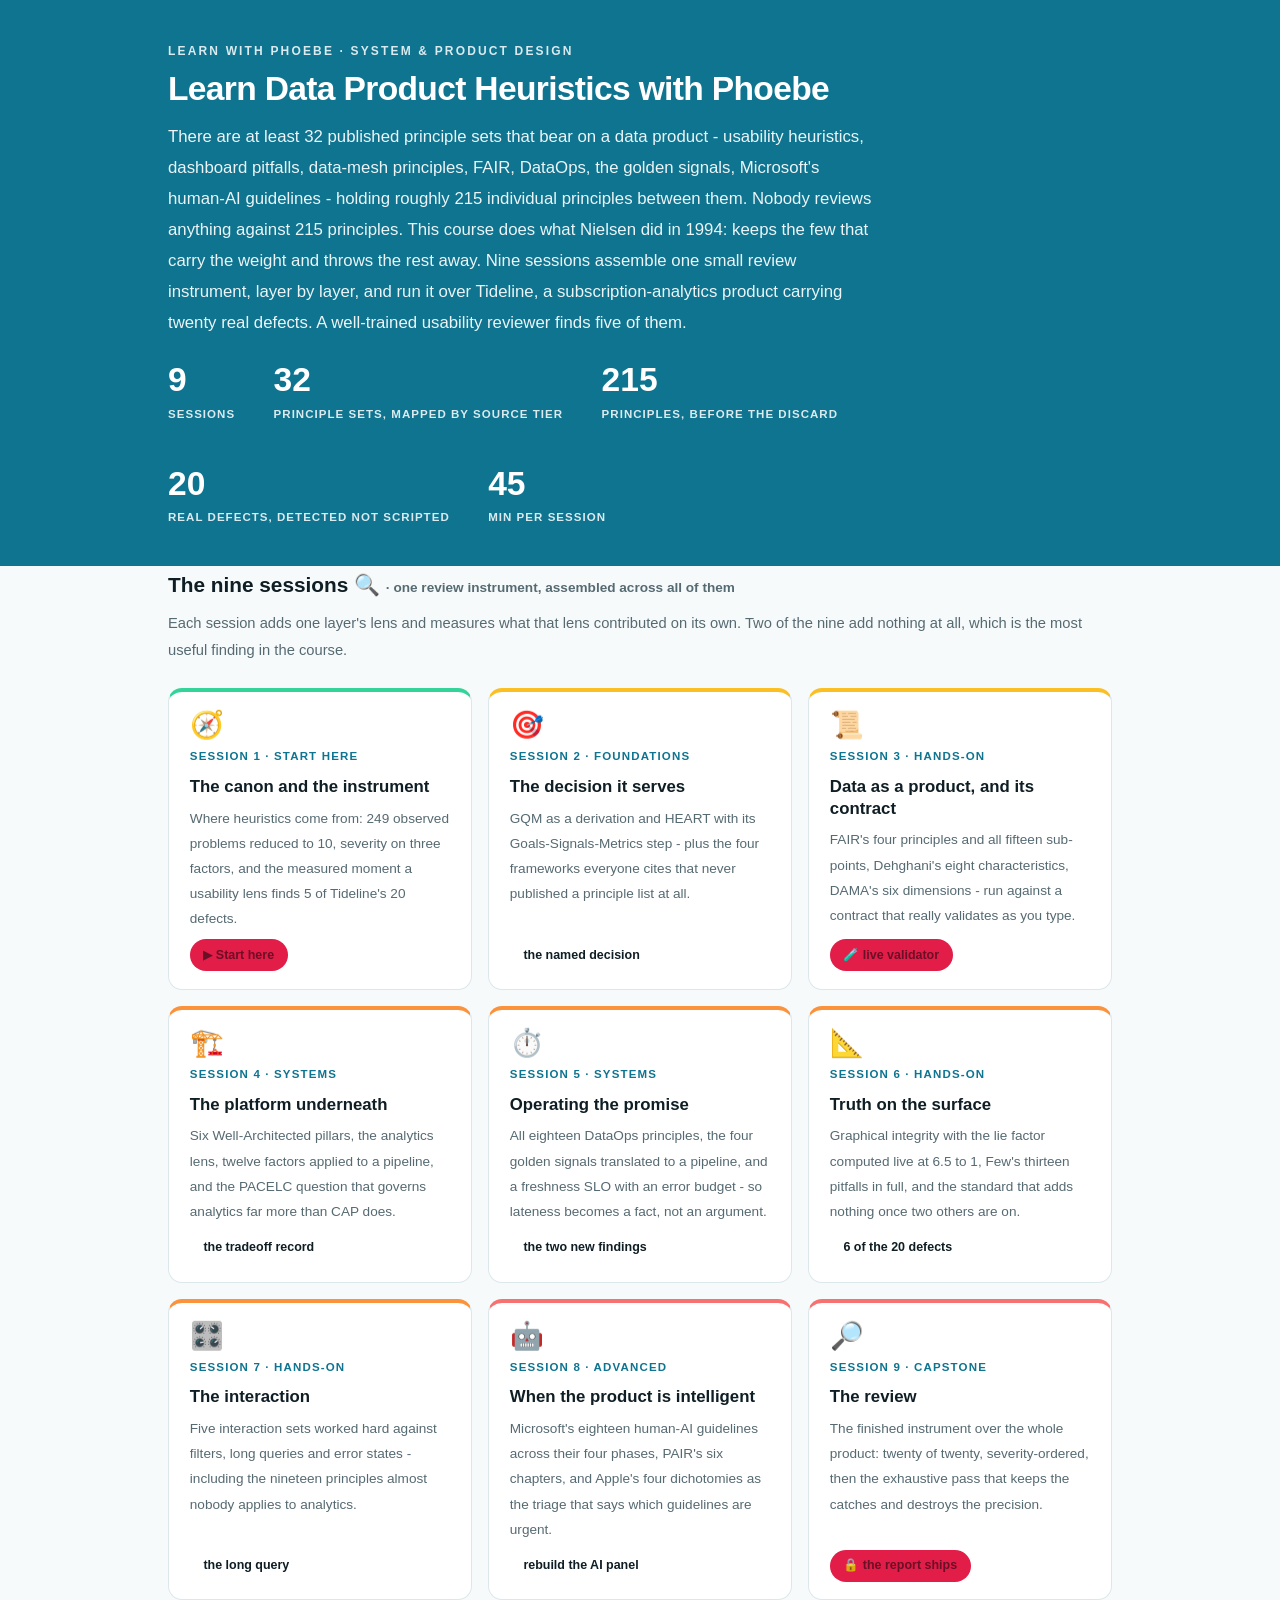
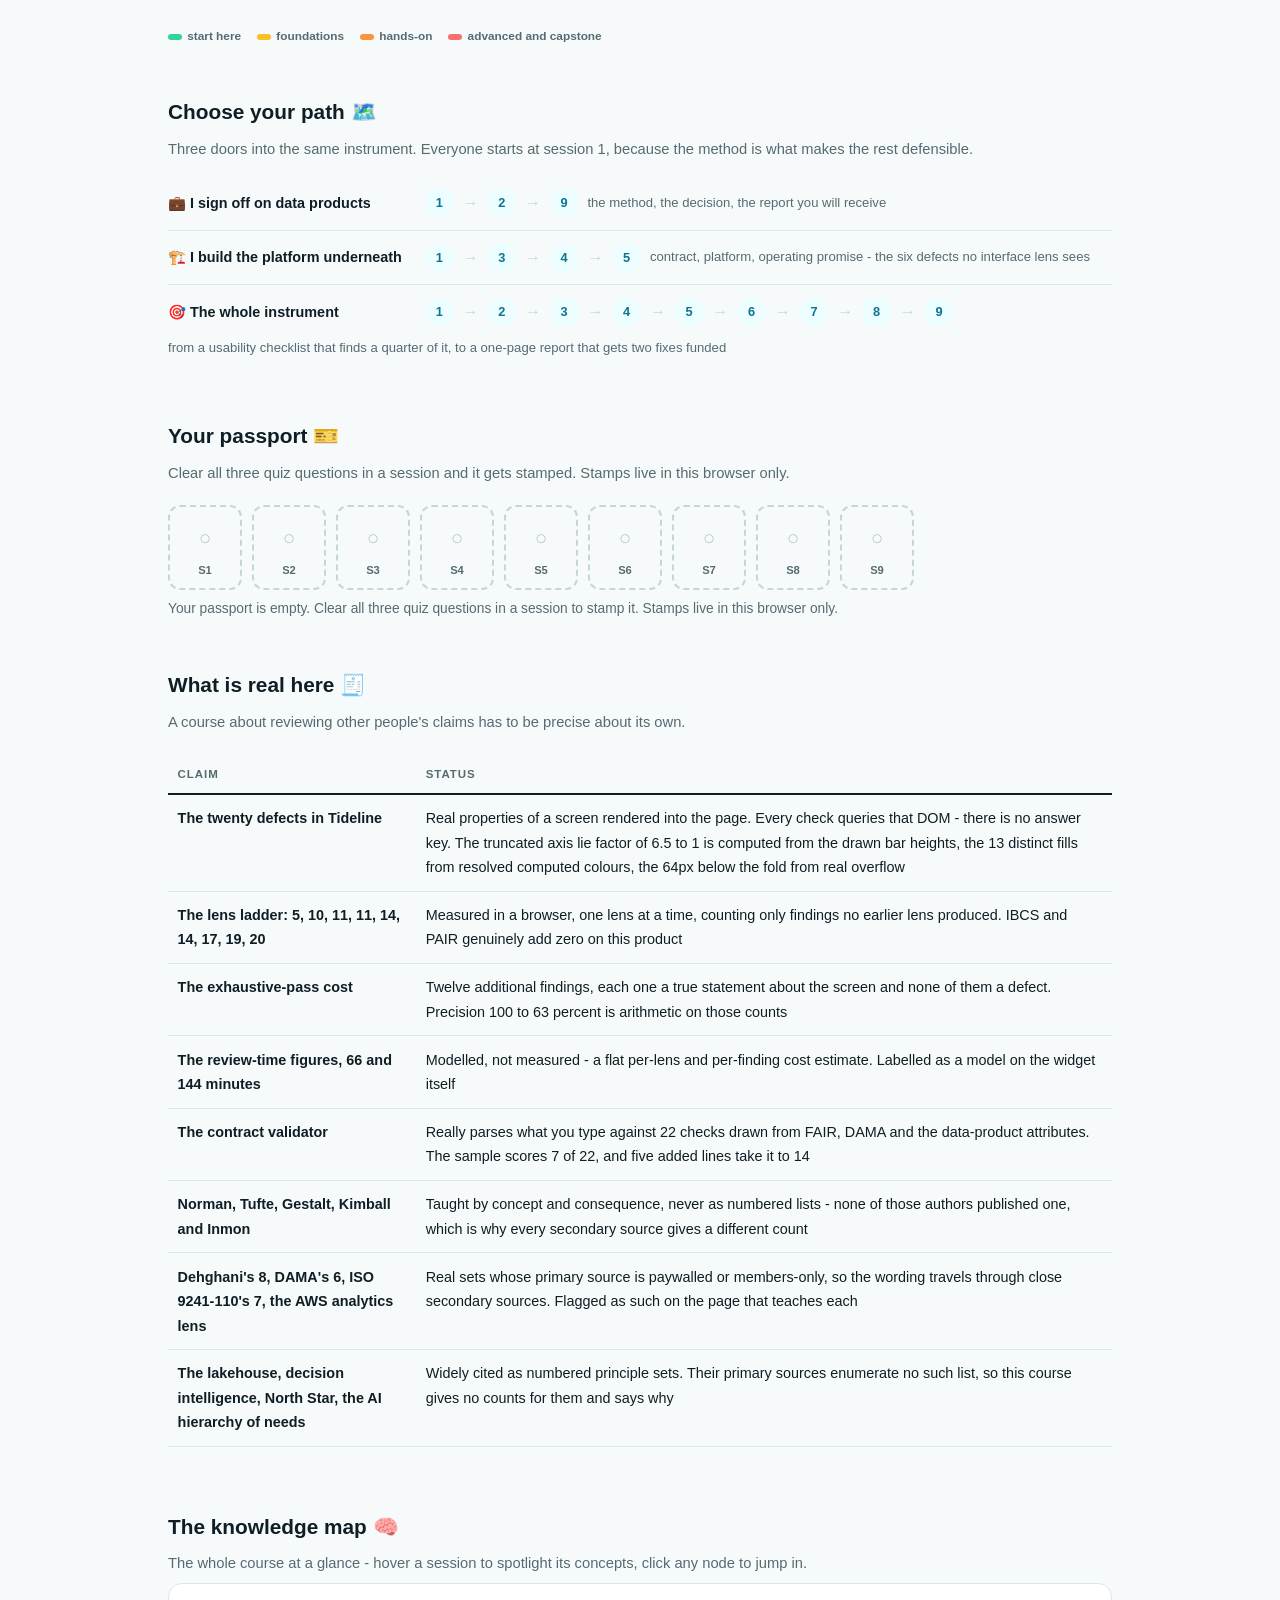
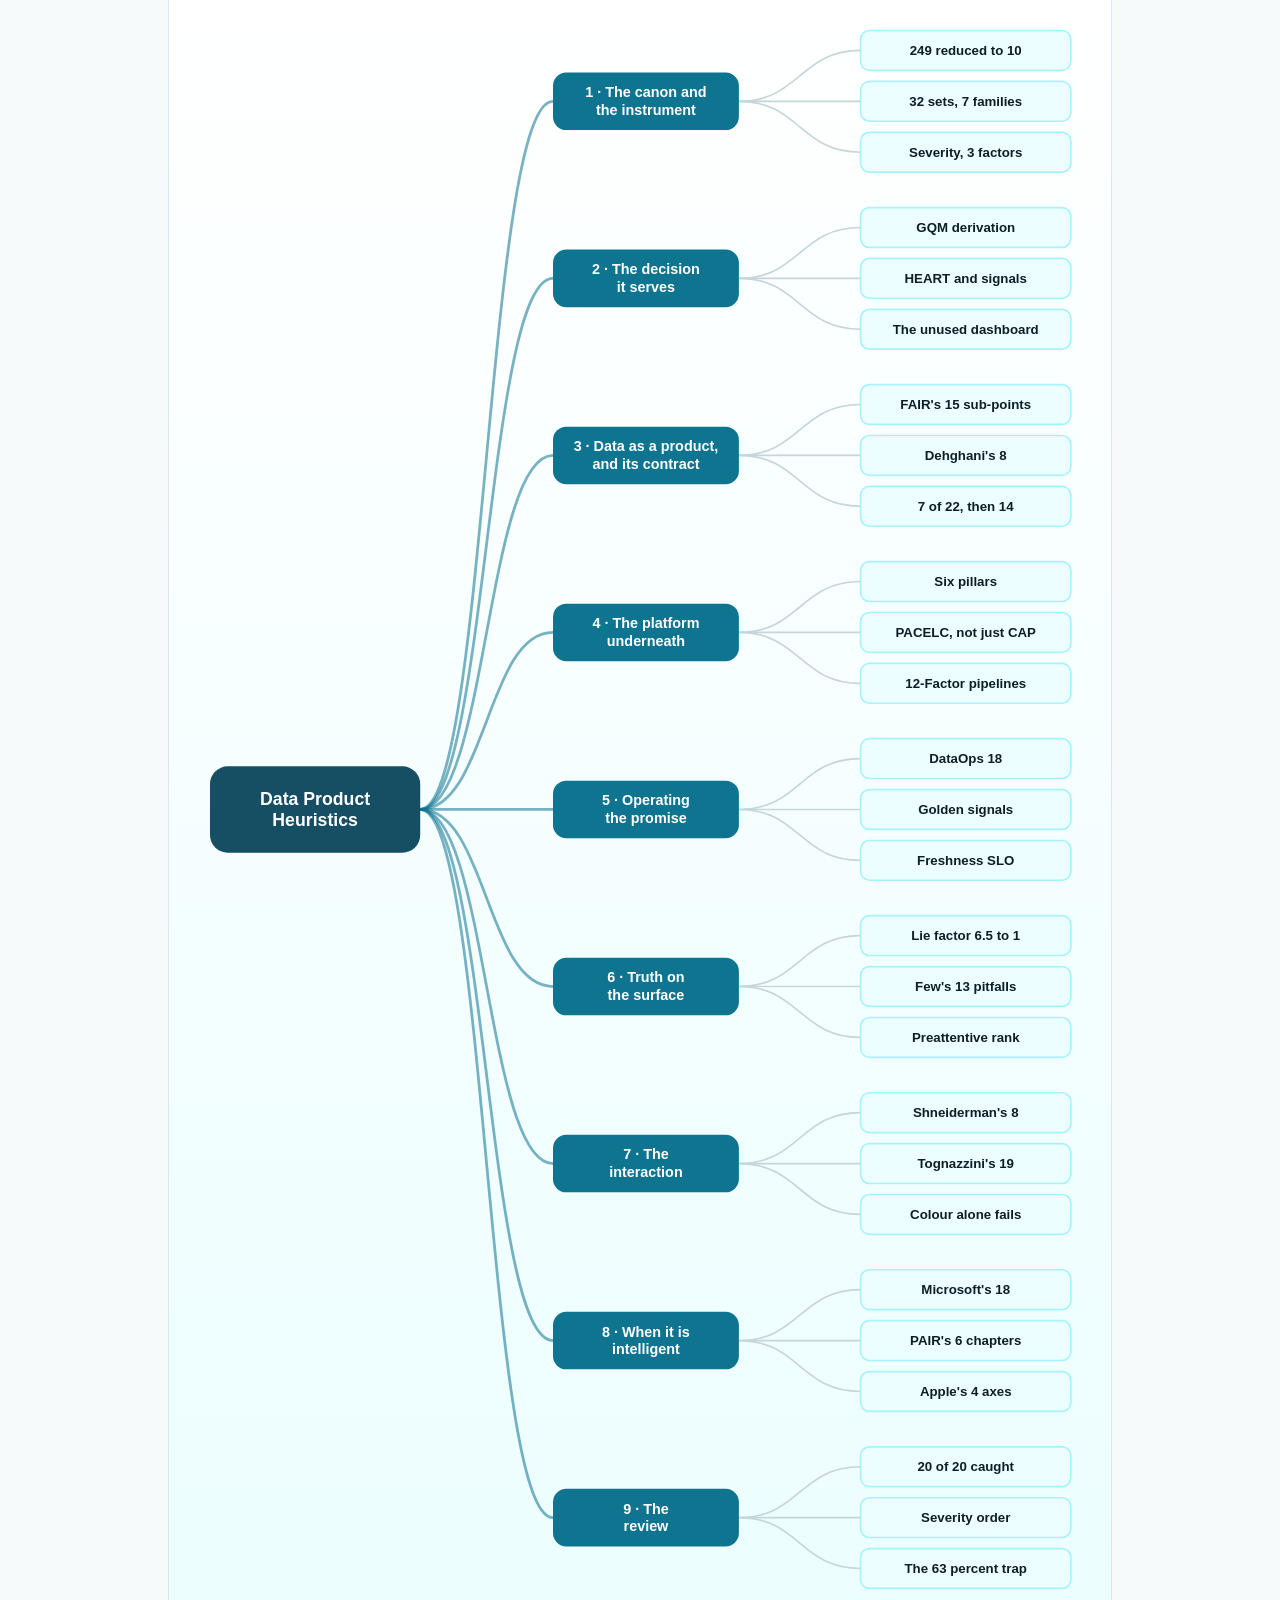
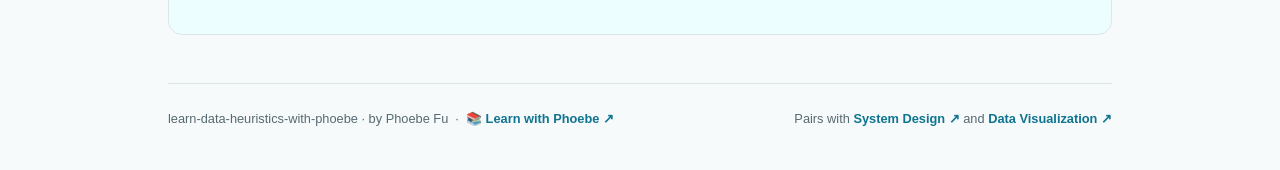
==== index.html @ 6a8e34a1 "Landing page: remove the internal source-map path from the footer The landing page is the course's p" ====
<!DOCTYPE html>
<html lang="en">
<head>
<meta charset="UTF-8">
<meta name="viewport" content="width=device-width, initial-scale=1.0">
<!-- social:start -->
<meta name="description" content="Nine sessions turning 32 published principle sets into one small review instrument for data and insights products - then running it over a real product with twenty real defects. Free, by Phoebe Fu.">
<meta property="og:type" content="website">
<meta property="og:site_name" content="Learn with Phoebe">
<meta property="og:title" content="Learn Data Product Heuristics with Phoebe">
<meta property="og:description" content="A usability lens finds 5 of 20 defects in a data product. Here is the instrument that finds all twenty.">
<meta property="og:url" content="https://phoebefu6.github.io/learn-data-heuristics-with-phoebe/">
<meta property="og:image" content="https://phoebefu6.github.io/learn-data-heuristics-with-phoebe/assets/og-cover.png">
<meta name="twitter:card" content="summary_large_image">
<meta name="twitter:title" content="Learn Data Product Heuristics with Phoebe">
<meta name="twitter:description" content="A usability lens finds 5 of 20 defects in a data product. Here is the instrument that finds all twenty.">
<meta name="twitter:image" content="https://phoebefu6.github.io/learn-data-heuristics-with-phoebe/assets/og-cover.png">
<!-- social:end -->
<title>Learn Data Product Heuristics with Phoebe</title>
<link rel="stylesheet" href="assets/style.css?v=2">
<style>

  .stats-row { display: flex; gap: 2.4rem; margin-top: 1.5rem; flex-wrap: wrap; }
  .stat b { display: block; font-size: 2.1rem; font-weight: 800; line-height: 1.05; font-variant-numeric: tabular-nums; }
  .stat span { font-size: .72rem; opacity: .85; text-transform: uppercase; letter-spacing: .09em; font-weight: 600; }

  .course-grid { display: grid; grid-template-columns: repeat(auto-fit, minmax(17rem, 1fr)); gap: 1rem; margin-top: 1.5rem; }
  .course-card {
    border: 1px solid var(--hairline);
    border-top: 4px solid var(--diff, var(--indigo));
    border-radius: var(--radius);
    padding: 1.2rem 1.3rem 1.1rem;
    display: flex;
    flex-direction: column;
    gap: .5rem;
    text-decoration: none;
    color: var(--ink);
    background: #fff;
    transition: box-shadow .15s ease, border-color .15s ease, transform .15s ease;
    position: relative;
  }
  .course-card:hover { border-color: var(--indigo-soft); border-top-color: var(--diff, var(--indigo)); box-shadow: 0 8px 28px rgba(14,116,144,.16); transform: translateY(-3px); }
  .course-card .cicon { font-size: 1.7rem; line-height: 1; }
  .course-card .cnum { font-size: .72rem; font-weight: 700; color: var(--indigo); text-transform: uppercase; letter-spacing: .1em; }
  .course-card h3 { font-size: 1.05rem; font-weight: 800; line-height: 1.3; }
  .course-card p { font-size: .85rem; color: var(--muted); flex: 1; }
  .course-card .meta { display: flex; gap: .4rem; flex-wrap: wrap; }

  .diff-legend { display: flex; gap: 1rem; margin-top: 1.6rem; font-size: .74rem; color: var(--muted); font-weight: 600; flex-wrap: wrap; }
  .diff-legend i { display: inline-block; width: .85rem; height: .35rem; border-radius: 999px; margin-right: .35rem; vertical-align: middle; }

  .paths { margin-top: 2.6rem; }
  .paths h2 { font-size: 1.3rem; font-weight: 800; margin-bottom: .3rem; }
  .paths .plede { color: var(--muted); font-size: .92rem; margin-bottom: .8rem; }
  .path { display: flex; gap: .55rem; align-items: center; padding: .75rem 0; border-bottom: .5px solid var(--hairline); flex-wrap: wrap; }
  .path:last-child { border-bottom: none; }
  .path b { min-width: 15.5rem; font-size: .9rem; }
  .path .pstep { background: var(--indigo-50); color: var(--indigo); border-radius: 999px; padding: .16rem .68rem; font-weight: 700; font-size: .8rem; text-decoration: none; transition: all .12s ease; }
  .path .pstep:hover { background: var(--indigo); color: #fff; }
  .path .parr { color: var(--faint); font-weight: 700; }

  .mm-section { margin-top: 1.6rem; }
  .mm-section h2 { font-size: 1.3rem; font-weight: 800; margin-bottom: .2rem; }
  .mm-section .mm-lede { color: var(--muted); font-size: .92rem; margin-bottom: .4rem; }
  .mm-wrap { border: 1px solid var(--hairline); border-radius: var(--radius); background: linear-gradient(180deg,#fff,#ECFEFF); padding: .6rem; overflow-x: auto; }
  .mm-svg { width: 100%; height: auto; display: block; max-width: 60rem; margin: 0 auto; min-width: 34rem; }
  .mm-link { cursor: pointer; text-decoration: none; }
  .mm-node rect { transition: opacity .15s ease, filter .15s ease; }
  .mm-node text { pointer-events: none; }
  .mm-link:hover .mm-node rect { filter: brightness(1.06); }
  .mm-edge { transition: opacity .15s ease; }
</style>
</head>
<body>

<header class="masthead">
  <div class="wrap">
    <div class="eyebrow">Learn with Phoebe · System &amp; Product Design</div>
    <h1>Learn <span class="accent">Data Product Heuristics</span> with Phoebe</h1>
    <p class="sub">There are at least 32 published principle sets that bear on a data product - usability heuristics, dashboard pitfalls, data-mesh principles, FAIR, DataOps, the golden signals, Microsoft's human-AI guidelines - holding roughly 215 individual principles between them. Nobody reviews anything against 215 principles. This course does what Nielsen did in 1994: keeps the few that carry the weight and throws the rest away. Nine sessions assemble one small review instrument, layer by layer, and run it over Tideline, a subscription-analytics product carrying twenty real defects. A well-trained usability reviewer finds five of them.</p>
    <div class="stats-row">
      <div class="stat"><b data-count="9">9</b><span>sessions</span></div>
      <div class="stat"><b data-count="32">32</b><span>principle sets, mapped by source tier</span></div>
      <div class="stat"><b data-count="215">215</b><span>principles, before the discard</span></div>
      <div class="stat"><b data-count="20">20</b><span>real defects, detected not scripted</span></div>
      <div class="stat"><b data-count="45">45</b><span>min per session</span></div>
    </div>
  </div>
</header>

<main class="wrap">

  <section class="section">
    <div class="paths" style="margin-top:0">
      <h2>The nine sessions 🔍 <span style="font-size:.85rem;font-weight:600;color:var(--muted)">· one review instrument, assembled across all of them</span></h2>
      <p class="plede">Each session adds one layer's lens and measures what that lens contributed on its own. Two of the nine add nothing at all, which is the most useful finding in the course.</p>
    </div>

    <div class="course-grid">
      <a class="course-card" href="courses/01-the-canon.html" style="--diff:#34D399">
        <span class="cicon">🧭</span>
        <span class="cnum">Session 1 · start here</span>
        <h3>The canon and the instrument</h3>
        <p>Where heuristics come from: 249 observed problems reduced to 10, severity on three factors, and the measured moment a usability lens finds 5 of Tideline's 20 defects.</p>
        <span class="meta"><span class="pill amber">▶ Start here</span></span>
      </a>
      <a class="course-card" href="courses/02-the-decision-it-serves.html" style="--diff:#FBBF24">
        <span class="cicon">🎯</span>
        <span class="cnum">Session 2 · foundations</span>
        <h3>The decision it serves</h3>
        <p>GQM as a derivation and HEART with its Goals-Signals-Metrics step - plus the four frameworks everyone cites that never published a principle list at all.</p>
        <span class="meta"><span class="pill">the named decision</span></span>
      </a>
      <a class="course-card" href="courses/03-the-contract.html" style="--diff:#FBBF24">
        <span class="cicon">📜</span>
        <span class="cnum">Session 3 · hands-on</span>
        <h3>Data as a product, and its contract</h3>
        <p>FAIR's four principles and all fifteen sub-points, Dehghani's eight characteristics, DAMA's six dimensions - run against a contract that really validates as you type.</p>
        <span class="meta"><span class="pill amber">🧪 live validator</span></span>
      </a>
      <a class="course-card" href="courses/04-the-platform.html" style="--diff:#FB923C">
        <span class="cicon">🏗️</span>
        <span class="cnum">Session 4 · systems</span>
        <h3>The platform underneath</h3>
        <p>Six Well-Architected pillars, the analytics lens, twelve factors applied to a pipeline, and the PACELC question that governs analytics far more than CAP does.</p>
        <span class="meta"><span class="pill">the tradeoff record</span></span>
      </a>
      <a class="course-card" href="courses/05-operating-the-promise.html" style="--diff:#FB923C">
        <span class="cicon">⏱️</span>
        <span class="cnum">Session 5 · systems</span>
        <h3>Operating the promise</h3>
        <p>All eighteen DataOps principles, the four golden signals translated to a pipeline, and a freshness SLO with an error budget - so lateness becomes a fact, not an argument.</p>
        <span class="meta"><span class="pill">the two new findings</span></span>
      </a>
      <a class="course-card" href="courses/06-truth-on-the-surface.html" style="--diff:#FB923C">
        <span class="cicon">📐</span>
        <span class="cnum">Session 6 · hands-on</span>
        <h3>Truth on the surface</h3>
        <p>Graphical integrity with the lie factor computed live at 6.5 to 1, Few's thirteen pitfalls in full, and the standard that adds nothing once two others are on.</p>
        <span class="meta"><span class="pill">6 of the 20 defects</span></span>
      </a>
      <a class="course-card" href="courses/07-the-interaction.html" style="--diff:#FB923C">
        <span class="cicon">🎛️</span>
        <span class="cnum">Session 7 · hands-on</span>
        <h3>The interaction</h3>
        <p>Five interaction sets worked hard against filters, long queries and error states - including the nineteen principles almost nobody applies to analytics.</p>
        <span class="meta"><span class="pill">the long query</span></span>
      </a>
      <a class="course-card" href="courses/08-when-it-is-intelligent.html" style="--diff:#F87171">
        <span class="cicon">🤖</span>
        <span class="cnum">Session 8 · advanced</span>
        <h3>When the product is intelligent</h3>
        <p>Microsoft's eighteen human-AI guidelines across their four phases, PAIR's six chapters, and Apple's four dichotomies as the triage that says which guidelines are urgent.</p>
        <span class="meta"><span class="pill">rebuild the AI panel</span></span>
      </a>
      <a class="course-card" href="courses/09-the-review.html" style="--diff:#F87171">
        <span class="cicon">🔎</span>
        <span class="cnum">Session 9 · capstone</span>
        <h3>The review</h3>
        <p>The finished instrument over the whole product: twenty of twenty, severity-ordered, then the exhaustive pass that keeps the catches and destroys the precision.</p>
        <span class="meta"><span class="pill amber">🔒 the report ships</span></span>
      </a>
    </div>

    <div class="diff-legend">
      <span><i style="background:#34D399"></i>start here</span>
      <span><i style="background:#FBBF24"></i>foundations</span>
      <span><i style="background:#FB923C"></i>hands-on</span>
      <span><i style="background:#F87171"></i>advanced and capstone</span>
    </div>
  </section>

  <section class="section">
    <div class="paths">
      <h2>Choose your path 🗺️</h2>
      <p class="plede">Three doors into the same instrument. Everyone starts at session 1, because the method is what makes the rest defensible.</p>
      <div class="path"><b>💼 I sign off on data products</b>
        <a class="pstep" href="courses/01-the-canon.html">1</a>
        <span class="parr">→</span>
        <a class="pstep" href="courses/02-the-decision-it-serves.html">2</a>
        <span class="parr">→</span>
        <a class="pstep" href="courses/09-the-review.html">9</a>
        <span style="font-size:.82rem;color:var(--muted)">the method, the decision, the report you will receive</span>
      </div>
      <div class="path"><b>🏗️ I build the platform underneath</b>
        <a class="pstep" href="courses/01-the-canon.html">1</a>
        <span class="parr">→</span>
        <a class="pstep" href="courses/03-the-contract.html">3</a>
        <span class="parr">→</span>
        <a class="pstep" href="courses/04-the-platform.html">4</a>
        <span class="parr">→</span>
        <a class="pstep" href="courses/05-operating-the-promise.html">5</a>
        <span style="font-size:.82rem;color:var(--muted)">contract, platform, operating promise - the six defects no interface lens sees</span>
      </div>
      <div class="path"><b>🎯 The whole instrument</b>
        <a class="pstep" href="courses/01-the-canon.html">1</a>
        <span class="parr">→</span>
        <a class="pstep" href="courses/02-the-decision-it-serves.html">2</a>
        <span class="parr">→</span>
        <a class="pstep" href="courses/03-the-contract.html">3</a>
        <span class="parr">→</span>
        <a class="pstep" href="courses/04-the-platform.html">4</a>
        <span class="parr">→</span>
        <a class="pstep" href="courses/05-operating-the-promise.html">5</a>
        <span class="parr">→</span>
        <a class="pstep" href="courses/06-truth-on-the-surface.html">6</a>
        <span class="parr">→</span>
        <a class="pstep" href="courses/07-the-interaction.html">7</a>
        <span class="parr">→</span>
        <a class="pstep" href="courses/08-when-it-is-intelligent.html">8</a>
        <span class="parr">→</span>
        <a class="pstep" href="courses/09-the-review.html">9</a>
        <span style="font-size:.82rem;color:var(--muted)">from a usability checklist that finds a quarter of it, to a one-page report that gets two fixes funded</span>
      </div>
    </div>
  </section>

  <section class="section">
    <div class="paths" style="margin-top:0">
      <h2>Your passport 🎫</h2>
      <p class="plede">Clear all three quiz questions in a session and it gets stamped. Stamps live in this browser only.</p>
    </div>
    <div class="pp-strip"></div>
  </section>

  <section class="section">
    <div class="paths" style="margin-top:0">
      <h2>What is real here 🧾</h2>
      <p class="plede">A course about reviewing other people's claims has to be precise about its own.</p>
    </div>
    <table class="clean">
      <tr><th>Claim</th><th>Status</th></tr>
      <tr><td>The twenty defects in Tideline</td><td>Real properties of a screen rendered into the page. Every check queries that DOM - there is no answer key. The truncated axis lie factor of 6.5 to 1 is computed from the drawn bar heights, the 13 distinct fills from resolved computed colours, the 64px below the fold from real overflow</td></tr>
      <tr><td>The lens ladder: 5, 10, 11, 11, 14, 14, 17, 19, 20</td><td>Measured in a browser, one lens at a time, counting only findings no earlier lens produced. IBCS and PAIR genuinely add zero on this product</td></tr>
      <tr><td>The exhaustive-pass cost</td><td>Twelve additional findings, each one a true statement about the screen and none of them a defect. Precision 100 to 63 percent is arithmetic on those counts</td></tr>
      <tr><td>The review-time figures, 66 and 144 minutes</td><td>Modelled, not measured - a flat per-lens and per-finding cost estimate. Labelled as a model on the widget itself</td></tr>
      <tr><td>The contract validator</td><td>Really parses what you type against 22 checks drawn from FAIR, DAMA and the data-product attributes. The sample scores 7 of 22, and five added lines take it to 14</td></tr>
      <tr><td>Norman, Tufte, Gestalt, Kimball and Inmon</td><td>Taught by concept and consequence, never as numbered lists - none of those authors published one, which is why every secondary source gives a different count</td></tr>
      <tr><td>Dehghani's 8, DAMA's 6, ISO 9241-110's 7, the AWS analytics lens</td><td>Real sets whose primary source is paywalled or members-only, so the wording travels through close secondary sources. Flagged as such on the page that teaches each</td></tr>
      <tr><td>The lakehouse, decision intelligence, North Star, the AI hierarchy of needs</td><td>Widely cited as numbered principle sets. Their primary sources enumerate no such list, so this course gives no counts for them and says why</td></tr>
    </table>
  </section>

  <section class="section mm-section">
    <h2>The knowledge map 🧠</h2>
    <p class="mm-lede">The whole course at a glance - hover a session to spotlight its concepts, click any node to jump in.</p>
    <div class="mm-wrap"><div id="mindmap"></div></div>
  </section>

  <footer class="pagefoot">
    <span>learn-data-heuristics-with-phoebe · by Phoebe Fu &nbsp;·&nbsp; 📚 <a href="https://phoebefu6.github.io/learn-with-phoebe/">Learn with Phoebe ↗</a></span>
    <span>Pairs with <a href="https://phoebefu6.github.io/learn-system-design-with-phoebe/">System Design ↗</a> and <a href="https://phoebefu6.github.io/learn-dataviz-with-phoebe/">Data Visualization ↗</a></span>
  </footer>

</main>

<script>
window.MINDMAP_DATA = {
  "title": "Data Product\nHeuristics",
  "centerColor": "#164E63",
  "sessions": [
    {
      "label": "The canon and\nthe instrument",
      "href": "courses/01-the-canon.html",
      "color": "#34D399",
      "concepts": [
        {
          "label": "249 reduced to 10",
          "href": "courses/01-the-canon.html"
        },
        {
          "label": "32 sets, 7 families",
          "href": "courses/01-the-canon.html"
        },
        {
          "label": "Severity, 3 factors",
          "href": "courses/01-the-canon.html"
        }
      ]
    },
    {
      "label": "The decision\nit serves",
      "href": "courses/02-the-decision-it-serves.html",
      "color": "#FBBF24",
      "concepts": [
        {
          "label": "GQM derivation",
          "href": "courses/02-the-decision-it-serves.html"
        },
        {
          "label": "HEART and signals",
          "href": "courses/02-the-decision-it-serves.html"
        },
        {
          "label": "The unused dashboard",
          "href": "courses/02-the-decision-it-serves.html"
        }
      ]
    },
    {
      "label": "Data as a product,\nand its contract",
      "href": "courses/03-the-contract.html",
      "color": "#FBBF24",
      "concepts": [
        {
          "label": "FAIR's 15 sub-points",
          "href": "courses/03-the-contract.html"
        },
        {
          "label": "Dehghani's 8",
          "href": "courses/03-the-contract.html"
        },
        {
          "label": "7 of 22, then 14",
          "href": "courses/03-the-contract.html"
        }
      ]
    },
    {
      "label": "The platform\nunderneath",
      "href": "courses/04-the-platform.html",
      "color": "#FB923C",
      "concepts": [
        {
          "label": "Six pillars",
          "href": "courses/04-the-platform.html"
        },
        {
          "label": "PACELC, not just CAP",
          "href": "courses/04-the-platform.html"
        },
        {
          "label": "12-Factor pipelines",
          "href": "courses/04-the-platform.html"
        }
      ]
    },
    {
      "label": "Operating\nthe promise",
      "href": "courses/05-operating-the-promise.html",
      "color": "#FB923C",
      "concepts": [
        {
          "label": "DataOps 18",
          "href": "courses/05-operating-the-promise.html"
        },
        {
          "label": "Golden signals",
          "href": "courses/05-operating-the-promise.html"
        },
        {
          "label": "Freshness SLO",
          "href": "courses/05-operating-the-promise.html"
        }
      ]
    },
    {
      "label": "Truth on\nthe surface",
      "href": "courses/06-truth-on-the-surface.html",
      "color": "#FB923C",
      "concepts": [
        {
          "label": "Lie factor 6.5 to 1",
          "href": "courses/06-truth-on-the-surface.html"
        },
        {
          "label": "Few's 13 pitfalls",
          "href": "courses/06-truth-on-the-surface.html"
        },
        {
          "label": "Preattentive rank",
          "href": "courses/06-truth-on-the-surface.html"
        }
      ]
    },
    {
      "label": "The\ninteraction",
      "href": "courses/07-the-interaction.html",
      "color": "#FB923C",
      "concepts": [
        {
          "label": "Shneiderman's 8",
          "href": "courses/07-the-interaction.html"
        },
        {
          "label": "Tognazzini's 19",
          "href": "courses/07-the-interaction.html"
        },
        {
          "label": "Colour alone fails",
          "href": "courses/07-the-interaction.html"
        }
      ]
    },
    {
      "label": "When it is\nintelligent",
      "href": "courses/08-when-it-is-intelligent.html",
      "color": "#F87171",
      "concepts": [
        {
          "label": "Microsoft's 18",
          "href": "courses/08-when-it-is-intelligent.html"
        },
        {
          "label": "PAIR's 6 chapters",
          "href": "courses/08-when-it-is-intelligent.html"
        },
        {
          "label": "Apple's 4 axes",
          "href": "courses/08-when-it-is-intelligent.html"
        }
      ]
    },
    {
      "label": "The\nreview",
      "href": "courses/09-the-review.html",
      "color": "#F87171",
      "concepts": [
        {
          "label": "20 of 20 caught",
          "href": "courses/09-the-review.html"
        },
        {
          "label": "Severity order",
          "href": "courses/09-the-review.html"
        },
        {
          "label": "The 63 percent trap",
          "href": "courses/09-the-review.html"
        }
      ]
    }
  ]
};
</script>
<script src="assets/mindmap.js?v=2"></script>
<script src="assets/app.js?v=2"></script>
</body>
</html>
---- assets/style.css ----
/* learn-mcp-with-phoebe - editorial bold design system
   Accent: SQLite blue #0E7490 · Ink navy #164E63 · Flagship: amber #E11D48
   (CSS var names still read --indigo/--amber; they hold SQL-blue values.) */

:root {
  --indigo: #0E7490;
  --indigo-deep: #164E63;
  --indigo-mid: #0891B2;
  --indigo-soft: #A5F3FC;
  --indigo-50: #ECFEFF;
  --ink: #0F1E24;
  --muted: #566A72;
  --faint: #C6D5DA;
  --hairline: #DCE7EB;
  --amber: #E11D48;
  --amber-ink: #6B0F26;
  --amber-50: #FFF1F2;
  --paper: #F7FAFB;
  --code-bg: #07303C;
  --code-ink: #DDF4FA;
  --radius: 14px;
}

* { margin: 0; padding: 0; box-sizing: border-box; }

html { font-size: 16px; scroll-behavior: smooth; }
html.zoom-125 { font-size: 20px; }
html.zoom-150 { font-size: 24px; }

body {
  font-family: "Inter", -apple-system, BlinkMacSystemFont, "Segoe UI", Roboto, sans-serif;
  background: var(--paper);
  color: var(--ink);
  line-height: 1.85;
  font-feature-settings: "tnum";
}

.wrap { max-width: 62rem; margin: 0 auto; padding: 0 1.5rem; }

/* ---------- header band ---------- */
.masthead {
  background: var(--indigo);
  color: #fff;
  padding: 2.5rem 0 2.25rem;
}
.masthead .eyebrow {
  font-size: .75rem;
  letter-spacing: .18em;
  text-transform: uppercase;
  opacity: .85;
  font-weight: 600;
}
.masthead h1 {
  font-size: 2.1rem;
  line-height: 1.15;
  font-weight: 800;
  margin: .5rem 0 .75rem;
  letter-spacing: -.02em;
}
.masthead h1 .accent { color: inherit; }
.masthead .sub { font-size: 1.05rem; opacity: .92; max-width: 44rem; }

.chip-row { display: flex; flex-wrap: wrap; gap: .5rem; margin-top: 1.1rem; }
.chip {
  display: inline-flex;
  align-items: center;
  gap: .35rem;
  border-radius: 999px;
  padding: .25rem .8rem;
  font-size: .78rem;
  font-weight: 600;
  white-space: nowrap;
}
.chip.level { background: #fff; color: var(--indigo); }
.chip.audience { background: rgba(255,255,255,.16); color: #fff; border: 1px solid rgba(255,255,255,.35); }
.chip.time { background: var(--ink); color: #fff; font-variant-numeric: tabular-nums; }


/* ---------- toolbar ---------- */
.toolbar {
  position: sticky;
  top: 0;
  z-index: 40;
  background: rgba(255,255,255,.94);
  backdrop-filter: blur(6px);
  border-bottom: 1px solid var(--hairline);
  padding: .55rem 0;
}
.toolbar .wrap { display: flex; align-items: center; gap: .6rem; }
.toolbar .crumb { font-size: .8rem; color: var(--muted); font-weight: 600; margin-right: auto; }
.toolbar .crumb a { color: var(--indigo); text-decoration: none; }
.btn {
  border: 1px solid var(--hairline);
  background: #fff;
  color: var(--ink);
  border-radius: 999px;
  padding: .35rem .9rem;
  font-size: .78rem;
  font-weight: 600;
  cursor: pointer;
  font-family: inherit;
  transition: all .15s ease;
}
.btn:hover { border-color: var(--indigo); color: var(--indigo); }
.btn.primary { background: var(--indigo); border-color: var(--indigo); color: #fff; }
.btn.primary:hover { background: var(--indigo-deep); }

/* ---------- sections ---------- */
main { padding: 2.5rem 0 4rem; }

.section { margin-bottom: 2.8rem; }
.section-kicker { margin-bottom: 1rem; }
.section-kicker .klabel {
  display: block;
  font-size: .72rem;
  text-transform: uppercase;
  letter-spacing: .1em;
  color: var(--indigo);
  font-weight: 700;
  margin-bottom: .35rem;
}
.section-kicker h2 {
  font-size: 1.45rem;
  font-weight: 800;
  letter-spacing: -.01em;
  display: flex;
  align-items: center;
  gap: .7rem;
  flex-wrap: wrap;
}
.section-kicker .tag {
  border-radius: 999px;
  padding: .18rem .7rem;
  font-size: .7rem;
  font-weight: 700;
  text-transform: uppercase;
  letter-spacing: .08em;
}
.tag.concept { background: var(--indigo-50); color: var(--indigo); }
.tag.demo { background: var(--amber-50); color: var(--amber-ink); }
.tag.exercise { background: var(--ink); color: #fff; }

.lede { color: var(--muted); max-width: 46rem; margin-bottom: 1.4rem; line-height: 1.8; }

/* live vs self-study markers on cards */
.mode {
  font-size: .64rem;
  font-weight: 700;
  text-transform: uppercase;
  letter-spacing: .07em;
  padding: .14rem .6rem;
  border-radius: 999px;
  flex: none;
}
.mode.live { background: var(--indigo); color: #fff; }
.mode.self { background: #fff; color: var(--muted); border: 1px solid var(--hairline); }

/* ---------- accordions ---------- */
details.card {
  border: 1px solid var(--hairline);
  border-radius: var(--radius);
  margin-bottom: .8rem;
  overflow: hidden;
  background: #fff;
}
details.card[open] { border-color: var(--indigo-soft); box-shadow: 0 8px 28px rgba(134,25,143,.08); }
details.card summary {
  list-style: none;
  cursor: pointer;
  padding: 1rem 1.25rem;
  display: flex;
  align-items: center;
  gap: .75rem;
  font-weight: 700;
  font-size: 1.02rem;
  user-select: none;
}
details.card summary::-webkit-details-marker { display: none; }
details.card summary .dot {
  width: .6rem; height: .6rem;
  border-radius: 999px;
  background: var(--indigo);
  flex: none;
}
details.card summary .mini { margin-left: auto; font-size: .72rem; color: var(--muted); font-weight: 600; white-space: nowrap; }
details.card summary .caret { transition: transform .2s ease; color: var(--indigo); font-size: .8rem; }
details.card[open] summary .caret { transform: rotate(90deg); }
details.card .body { padding: 0 1.25rem 1.4rem; border-top: 1px solid var(--hairline); padding-top: 1.15rem; }
details.card .body p { margin-bottom: 1.05rem; max-width: 48rem; }
details.card .body p:last-child { margin-bottom: 0; }
details.card .body ul, details.card .body ol { margin: 0 0 1.1rem 1.2rem; max-width: 47rem; }
details.card .body li { margin-bottom: .65rem; }
details.card .body h4 { font-size: .95rem; font-weight: 700; margin: 1.1rem 0 .45rem; }
details.card .body h4:first-child { margin-top: 0; }

/* ---------- pills & legends ---------- */
.legend { display: flex; flex-wrap: wrap; gap: .5rem; margin: 0 0 1.2rem; }
.pill {
  display: inline-flex;
  align-items: center;
  gap: .4rem;
  border-radius: 999px;
  padding: .28rem .85rem;
  font-size: .78rem;
  font-weight: 600;
}
.pill.solid { background: var(--indigo); color: #fff; }
.pill.light { background: var(--indigo-50); color: var(--indigo); }
.pill.inkpill { background: var(--ink); color: #fff; }
.pill.amber, .pill.peach { background: var(--amber); color: var(--amber-ink); }
.pill.bare { color: var(--faint); }

/* ---------- 4D grid ---------- */
.grid-2 { display: grid; grid-template-columns: repeat(auto-fit, minmax(15rem, 1fr)); gap: .8rem; margin: .5rem 0 1rem; }
.d-card {
  border: 1px solid var(--hairline);
  border-left: 4px solid var(--indigo);
  border-radius: 10px;
  padding: 1rem 1.1rem;
}
.d-card h4 { font-size: .95rem; margin-bottom: .3rem; }
.d-card h4 .lead-letter { color: var(--indigo); }
.d-card p { font-size: .86rem; color: var(--muted); margin: 0; }

/* ---------- tables ---------- */
table.clean { width: 100%; border-collapse: collapse; font-size: .9rem; margin: .4rem 0 1rem; }
table.clean th {
  text-align: left;
  font-size: .72rem;
  text-transform: uppercase;
  letter-spacing: .08em;
  color: var(--muted);
  padding: .5rem .6rem;
  border-bottom: 2px solid var(--ink);
}
table.clean td { padding: .7rem .6rem; border-bottom: .5px solid var(--hairline); vertical-align: top; line-height: 1.7; }
table.clean td:first-child { font-weight: 600; }

/* ---------- prompt boxes ---------- */
.prompt-box {
  position: relative;
  background: var(--code-bg);
  color: var(--code-ink);
  border-radius: var(--radius);
  padding: 1.1rem 1.2rem;
  margin: 1rem 0 1.2rem;
  font-family: "SF Mono", ui-monospace, Menlo, Consolas, monospace;
  font-size: .84rem;
  line-height: 1.65;
  white-space: pre-wrap;
  word-break: break-word;
}
.prompt-box .label {
  position: absolute;
  top: -0.7rem;
  left: 1rem;
  background: var(--indigo);
  color: #fff;
  font-family: "Inter", -apple-system, sans-serif;
  font-size: .68rem;
  font-weight: 700;
  letter-spacing: .06em;
  text-transform: uppercase;
  border-radius: 999px;
  padding: .15rem .7rem;
}
.prompt-box.bad .label { background: var(--faint); color: var(--ink); }
.prompt-box.good .label { background: var(--amber); color: var(--amber-ink); }
.copy-btn {
  position: absolute;
  top: .7rem;
  right: .7rem;
  background: rgba(255,255,255,.1);
  border: 1px solid rgba(255,255,255,.25);
  color: #fff;
  border-radius: 999px;
  padding: .25rem .8rem;
  font-size: .72rem;
  font-weight: 600;
  cursor: pointer;
  font-family: "Inter", -apple-system, sans-serif;
  transition: background .15s ease;
}
.copy-btn:hover { background: rgba(255,255,255,.22); }
.copy-btn.copied { background: var(--amber); border-color: var(--amber); color: var(--amber-ink); }

/* ---------- demo steps ---------- */
.steps { counter-reset: step; margin: .6rem 0 1rem; }
.step {
  display: flex;
  gap: .9rem;
  padding: .85rem 0;
  border-bottom: .5px solid var(--hairline);
}
.step:last-child { border-bottom: none; }
.step::before {
  counter-increment: step;
  content: counter(step);
  flex: none;
  width: 1.7rem; height: 1.7rem;
  border-radius: 999px;
  background: var(--indigo-50);
  color: var(--indigo);
  font-weight: 700;
  font-size: .85rem;
  display: inline-flex;
  align-items: center;
  justify-content: center;
  margin-top: .1rem;
}
.step p { margin: 0; }

/* ---------- callouts ---------- */
.callout {
  border-radius: var(--radius);
  padding: 1rem 1.2rem;
  margin: 1rem 0;
  font-size: .92rem;
}
.callout.tip { background: var(--indigo-50); border-left: 4px solid var(--indigo); }
.callout.win { background: var(--amber-50); border-left: 4px solid var(--amber); }
.callout strong:first-child { display: block; margin-bottom: .2rem; }

.callout.example {
  background: #FFFFFF;
  border: 1px solid var(--hairline);
  border-left: 4px solid var(--amber);
  font-size: .9rem;
}
.callout.example .ex-pill {
  display: inline-block;
  background: var(--amber);
  color: var(--amber-ink);
  border-radius: 999px;
  padding: .15rem .7rem;
  font-size: .68rem;
  font-weight: 700;
  text-transform: uppercase;
  letter-spacing: .06em;
  margin-bottom: .5rem;
}
.callout.example p { margin: 0 0 .75rem; max-width: 47rem; }
.callout.example p:last-child { margin-bottom: 0; }
.callout.example ul { margin: 0 0 0 1.1rem; max-width: 46rem; }
.callout.example li { margin-bottom: .6rem; }
.callout.example li:last-child { margin-bottom: 0; }

/* ---------- zoomable figures ---------- */
figure.zoomable {
  border: 1px solid var(--hairline);
  border-radius: var(--radius);
  padding: 1.2rem;
  margin: 1rem 0 1.4rem;
  cursor: zoom-in;
  transition: box-shadow .15s ease;
  background: #fff;
}
figure.zoomable:hover { box-shadow: 0 8px 28px rgba(134,25,143,.12); }
figure.zoomable svg, figure.zoomable img { width: 100%; height: auto; display: block; }
figure.zoomable figcaption {
  margin-top: .6rem;
  font-size: .76rem;
  color: var(--muted);
  font-weight: 600;
  display: flex;
  align-items: center;
  gap: .4rem;
}

.lightbox {
  position: fixed;
  inset: 0;
  z-index: 100;
  background: rgba(17,24,39,.9);
  display: none;
  align-items: center;
  justify-content: center;
  padding: 3vh 3vw;
  cursor: zoom-out;
}
.lightbox.open { display: flex; }
.lightbox .inner {
  background: #fff;
  border-radius: var(--radius);
  padding: 2rem;
  max-width: 94vw;
  max-height: 92vh;
  overflow: auto;
}
.lightbox .inner svg, .lightbox .inner img { width: min(88vw, 70rem); height: auto; }
.lightbox .close-hint {
  position: fixed;
  top: 1rem; right: 1.4rem;
  color: #fff;
  font-size: .8rem;
  font-weight: 600;
  opacity: .8;
}

/* ---------- courses covered ---------- */
.covered { border: 1px solid var(--hairline); border-radius: var(--radius); overflow: hidden; }
.covered-row {
  display: flex;
  align-items: baseline;
  gap: .8rem;
  padding: .75rem 1.1rem;
  border-bottom: .5px solid var(--hairline);
  font-size: .9rem;
}
.covered-row:last-child { border-bottom: none; }
.covered-row .status { flex: none; }
.covered-row .name { font-weight: 600; }
.covered-row .note { margin-left: auto; color: var(--muted); font-size: .78rem; text-align: right; }

/* ---------- cheat sheet footer ---------- */
.cheat {
  background: var(--ink);
  color: #fff;
  border-radius: var(--radius);
  padding: 1.6rem 1.6rem 1.3rem;
  margin-top: 3rem;
}
.cheat h3 { font-size: 1.1rem; margin-bottom: 1rem; }
.cheat h3 span { color: var(--indigo-soft); }
.cheat .grid-2 { gap: 1rem; }
.cheat .cheat-item { border-left: 3px solid var(--indigo-mid); padding-left: .8rem; }
.cheat .cheat-item b { display: block; font-size: .85rem; color: var(--indigo-soft); }
.cheat .cheat-item span { font-size: .82rem; opacity: .85; }

footer.pagefoot {
  border-top: 1px solid var(--hairline);
  margin-top: 3rem;
  padding: 1.4rem 0 2.5rem;
  font-size: .8rem;
  color: var(--muted);
  display: flex;
  justify-content: space-between;
  flex-wrap: wrap;
  gap: .8rem;
}
footer.pagefoot a { color: var(--indigo); text-decoration: none; font-weight: 600; }

/* ---------- wayfinding: reading progress + section dots + part numbers ---------- */

#progress-bar {
  position: fixed;
  top: 0; left: 0;
  height: 3px;
  width: 0;
  background: linear-gradient(90deg, var(--indigo), var(--amber));
  z-index: 90;
}

.pagenav {
  position: fixed;
  right: 1.1rem;
  top: 50%;
  transform: translateY(-50%);
  z-index: 50;
  display: flex;
  flex-direction: column;
  gap: .55rem;
}
.pagenav a {
  width: .68rem; height: .68rem;
  border-radius: 999px;
  background: #fff;
  border: 2px solid var(--faint);
  display: block;
  position: relative;
  transition: all .15s ease;
}
.pagenav a:hover { border-color: var(--indigo); transform: scale(1.3); }
.pagenav a.active { background: var(--indigo); border-color: var(--indigo); }
.pagenav a .nlabel {
  position: absolute;
  right: 1.4rem;
  top: 50%;
  transform: translateY(-50%);
  background: var(--ink);
  color: #fff;
  font-size: .7rem;
  font-weight: 600;
  padding: .22rem .65rem;
  border-radius: 6px;
  white-space: nowrap;
  opacity: 0;
  pointer-events: none;
  transition: opacity .15s ease;
}
.pagenav a:hover .nlabel { opacity: 1; }
@media (max-width: 74rem) { .pagenav { display: none; } }

main { counter-reset: partnum -1; }
.section .section-kicker { position: relative; }
.section .section-kicker::before {
  counter-increment: partnum;
  content: counter(partnum, decimal-leading-zero);
  position: absolute;
  right: 0;
  top: -1.2rem;
  font-size: 4.4rem;
  font-weight: 800;
  color: var(--indigo-50);
  line-height: 1;
  font-variant-numeric: tabular-nums;
  pointer-events: none;
  z-index: 0;
}
.section .section-kicker > * { position: relative; z-index: 1; }

details.card summary { transition: background .15s ease; }
details.card summary:hover { background: #FAFDFE; }

/* ---------- journey strip: you are here in the series ---------- */
.journey {
  display: flex;
  align-items: center;
  gap: .45rem;
  margin-top: 1.1rem;
  flex-wrap: wrap;
}
.journey .jlabel { font-size: .7rem; font-weight: 700; text-transform: uppercase; letter-spacing: .09em; opacity: .8; margin-right: .3rem; }
.journey a {
  width: 1.7rem; height: 1.7rem;
  border-radius: 999px;
  display: inline-flex;
  align-items: center;
  justify-content: center;
  font-size: .8rem;
  font-weight: 700;
  text-decoration: none;
  color: #fff;
  border: 1.5px solid rgba(255,255,255,.45);
  transition: all .15s ease;
  font-variant-numeric: tabular-nums;
}
.journey a:hover { border-color: #fff; transform: scale(1.12); }
.journey a.here { background: #fff; color: var(--indigo); border-color: #fff; }
.journey a.dd-chip { width: auto; border-radius: 999px; padding: 0 .7rem; font-size: .72rem; }

/* ---------- check-yourself quiz ---------- */
.quiz-q {
  border: 1px solid var(--hairline);
  border-radius: var(--radius);
  padding: 1.1rem 1.25rem 1rem;
  margin-bottom: .9rem;
  background: #fff;
}
.quiz-q .qtext { font-weight: 700; margin-bottom: .7rem; }
.quiz-q .qopt {
  display: block;
  width: 100%;
  text-align: left;
  background: #fff;
  border: 1px solid var(--hairline);
  border-radius: 10px;
  padding: .6rem .9rem;
  margin-bottom: .5rem;
  font-size: .9rem;
  font-family: inherit;
  color: var(--ink);
  cursor: pointer;
  transition: all .15s ease;
}
.quiz-q .qopt:hover { border-color: var(--indigo); background: var(--indigo-50); }
.quiz-q .qopt.correct { background: var(--indigo); border-color: var(--indigo); color: #fff; font-weight: 600; }
.quiz-q .qopt.correct::after { content: "  ✓"; }
.quiz-q .qopt.wrong { background: #FEF2F2; border-color: #FCA5A5; color: #991B1B; animation: qshake .3s ease; }
.quiz-q .qopt.wrong::after { content: "  ✗ try again"; font-size: .78rem; }
.quiz-q .qopt:disabled { cursor: default; }
.quiz-q .qwhy {
  display: none;
  background: var(--amber-50);
  border-left: 4px solid var(--amber);
  border-radius: 8px;
  padding: .6rem .9rem;
  font-size: .86rem;
  margin-top: .3rem;
}
.quiz-q.answered .qwhy { display: block; }
@keyframes qshake {
  0%, 100% { transform: translateX(0); }
  25% { transform: translateX(-5px); }
  75% { transform: translateX(5px); }
}
.quiz-score { font-weight: 700; color: var(--indigo); margin-top: .4rem; }

@media (prefers-reduced-motion: reduce) {
  .quiz-q .qopt.wrong { animation: none; }
  .journey a:hover { transform: none; }
}

/* ---------- micro-interactions (react-bits inspired, vanilla) ---------- */

/* BlurText: staggered word reveal on the masthead headline */
.masthead h1 .bw {
  display: inline-block;
  opacity: 0;
  filter: blur(8px);
  transform: translateY(.35em);
  animation: bw-in .7s cubic-bezier(.22,.9,.35,1) forwards;
  animation-delay: var(--bw-delay, 0s);
}
@keyframes bw-in {
  to { opacity: 1; filter: blur(0); transform: translateY(0); }
}

/* SpotlightCard: cursor-following highlight on accordion cards */
details.card { position: relative; }
details.card::after {
  content: "";
  position: absolute;
  inset: 0;
  pointer-events: none;
  opacity: 0;
  transition: opacity .3s ease;
  background: radial-gradient(320px circle at var(--mx, 50%) var(--my, 50%), rgba(134,25,143,.09), transparent 65%);
}
details.card:hover::after { opacity: 1; }

/* ScrollReveal: sections rise in as they enter the viewport */
.js-reveal .section {
  opacity: 0;
  transform: translateY(16px);
  transition: opacity .6s ease, transform .6s cubic-bezier(.22,.9,.35,1);
}
.js-reveal .section.revealed { opacity: 1; transform: none; }

@media (prefers-reduced-motion: reduce) {
  .masthead h1 .bw { animation: none; opacity: 1; filter: none; transform: none; }
  details.card::after { display: none; }
  .js-reveal .section { opacity: 1; transform: none; transition: none; }
}

@media (max-width: 40rem) {
  .masthead h1 { font-size: 1.6rem; }
  
  .toolbar .crumb { display: none; }
}

@media print {
  .toolbar, .copy-btn { display: none; }
  details.card { border: 1px solid #ccc; }
}

/* ---------- live SQL playground (sql-live.js) ---------- */
.sqlbox {
  border: 1px solid var(--hairline);
  border-radius: var(--radius);
  background: #fff;
  overflow: hidden;
  margin: 1rem 0 1.4rem;
  box-shadow: 0 8px 28px rgba(134,25,143,.06);
}
.sql-bar {
  display: flex; align-items: center; gap: .5rem;
  padding: .5rem .8rem;
  background: var(--indigo-deep);
  color: #fff;
}
.sql-dot { width: .6rem; height: .6rem; border-radius: 999px; background: var(--amber); flex: none; }
.sql-title { font-size: .76rem; font-weight: 600; letter-spacing: .02em; opacity: .92; }
.sql-spacer { margin-left: auto; }
.sql-btn {
  border: 1px solid rgba(255,255,255,.28);
  background: rgba(255,255,255,.08);
  color: #fff;
  border-radius: 999px;
  padding: .26rem .8rem;
  font-size: .74rem; font-weight: 700; cursor: pointer;
  font-family: inherit; transition: all .14s ease; white-space: nowrap;
}
.sql-btn:hover { background: rgba(255,255,255,.2); }
.sql-btn.sql-run { background: var(--amber); color: var(--amber-ink); border-color: var(--amber); }
.sql-btn.sql-run:hover { filter: brightness(1.05); }
.sql-label {
  display: block;
  font-size: .64rem; text-transform: uppercase; letter-spacing: .09em;
  font-weight: 700; color: var(--muted);
  padding: .6rem .9rem .2rem;
}
.sql-code-wrap { border-bottom: 1px solid var(--hairline); }
.sql-code {
  width: 100%;
  border: none; outline: none; resize: vertical;
  padding: .35rem .9rem .9rem;
  font-family: "SF Mono", "JetBrains Mono", Menlo, Consolas, monospace;
  font-size: .86rem; line-height: 1.6;
  color: var(--ink); background: #fff;
  tab-size: 2;
}
.sql-out { padding: .2rem .9rem 1rem; overflow-x: auto; }
.sql-tablewrap { overflow-x: auto; }
table.sql-table { width: 100%; border-collapse: collapse; font-size: .84rem; margin: .3rem 0 .1rem; }
table.sql-table th {
  text-align: left; text-transform: uppercase; letter-spacing: .05em;
  font-size: .68rem; color: var(--indigo); font-weight: 800;
  padding: .35rem .6rem; border-bottom: 2px solid var(--indigo-50); white-space: nowrap;
}
table.sql-table td {
  padding: .32rem .6rem; border-bottom: .5px solid var(--hairline);
  font-variant-numeric: tabular-nums; white-space: nowrap;
}
table.sql-table tr:last-child td { border-bottom: none; }
.sql-null { color: var(--faint); font-style: italic; font-size: .78rem; }
.sql-note { font-size: .74rem; color: var(--muted); margin: .5rem 0 0; font-weight: 600; }
.sql-hint { font-weight: 500; font-style: italic; }
.sql-err {
  font-size: .82rem; color: #991B1B; background: #FEF2F2;
  border: 1px solid #FCA5A5; border-radius: 8px;
  padding: .55rem .75rem; margin: .4rem 0 0;
  font-family: "SF Mono", Menlo, monospace;
}
.sql-cap { font-size: .78rem; color: var(--muted); padding: 0 .9rem .8rem; }
.sqlbox.sql-had-err .sql-bar { background: #7f1d1d; }


@keyframes mcpIn { from { opacity: 0; transform: translateY(6px); } to { opacity: 1; transform: none; } }


@media (max-width: 640px) {  }


@media (max-width: 640px) {
  
  
}

/* === LWP-PATCH v2 === */
/* palette-agnostic aliases: 75 repos use --indigo/--amber, 1 uses --pine/--clay */
:root {
  --pv-accent: var(--indigo, var(--pine, #E11D48));
  --pv-flag: var(--amber, var(--clay, #0E7490));
  --pv-flag-50: var(--amber-50, var(--clay-50, #FFF1F2));
}

/* ============================================================
   v2 - readable on a phone + reading modes
   Layout only. No palette tokens are changed.
   ============================================================ */

/* --- skip link --- */
.skip-link {
  position: absolute; left: -9999px; top: 0; z-index: 200;
  background: var(--pv-accent); color: #fff;
  padding: .7rem 1.1rem; border-radius: 0 0 var(--radius) 0;
  font-weight: 700; font-size: .85rem; text-decoration: none;
}
.skip-link:focus { left: 0; }

/* --- visible keyboard focus everywhere --- */
:focus-visible {
  outline: 3px solid var(--pv-flag);
  outline-offset: 2px;
  border-radius: 4px;
}

/* --- diagrams: hold authored width, scroll instead of shrinking --- */
.figscroll { overflow-x: auto; -webkit-overflow-scrolling: touch; overscroll-behavior-x: contain; }
.figscroll::-webkit-scrollbar { height: 6px; }
.figscroll::-webkit-scrollbar-thumb { background: var(--faint); border-radius: 3px; }

/* --- tables: scroll container + sticky row label --- */
.tablescroll { overflow-x: auto; -webkit-overflow-scrolling: touch; border-radius: var(--radius); }

/* --- section contents counter --- */
.sec-meta {
  display: block; margin-top: .3rem;
  font-size: .72rem; font-weight: 700; letter-spacing: .06em;
  text-transform: uppercase; color: var(--muted);
  font-variant-numeric: tabular-nums;
}

/* --- study-mode switch --- */
.btn.mode-on { background: var(--pv-flag); border-color: var(--pv-flag); color: #fff; }

/* --- deep-linked card gets a moment of emphasis --- */
details.card.linked { border-color: var(--pv-flag); box-shadow: 0 0 0 3px var(--pv-flag-50); }

@media (max-width: 820px) {
  /* labels keep the size they were drawn at; the figure scrolls */
  figure.zoomable svg { min-width: 820px; }
  .figscroll .mm-svg, .mindmap svg { min-width: 840px; }

  table.clean { min-width: 620px; }
  table.clean th:first-child,
  table.clean td:first-child {
    position: sticky; left: 0; background: #fff;
    box-shadow: 1px 0 0 var(--hairline);
  }

  pre, .prompt-box { overflow-x: auto; }

  /* 44px tap targets */
  details.card summary { min-height: 44px; }
  .qopt { min-height: 44px; display: flex; align-items: center; padding: .7rem .9rem; }
  .toolbar .btn, .pagefoot a { min-height: 44px; display: inline-flex; align-items: center; }
}

@media (max-width: 640px) {
  /* long inline code tokens and nowrap chips are the two things that still
     forced the page sideways below 640px: let them break rather than push
     the layout. Inside the media query only - desktop is untouched. */
  :not(pre) > code, .prompt-box span, code span,
  p span, li span, td span { overflow-wrap: anywhere; word-break: break-word; }
  .chip, .syn-chip, .pill, .mode, .tag { white-space: normal; max-width: 100%; }

  
  
  .chip-row, .legend { flex-wrap: wrap; }
  .journey { flex-wrap: wrap; row-gap: .45rem; }
}

/* --- print: a session should print as a complete handout --- */
@media print {
  .pagenav, #progress-bar, .skip-link, .journey, .lightbox { display: none !important; }
  details.card > .body { display: block !important; }
  details.card, figure, table.clean, .callout { break-inside: avoid; page-break-inside: avoid; }
  figure.zoomable svg { min-width: 0; max-width: 100%; }
  .figscroll, .tablescroll { overflow: visible; }
  a[href^="http"]::after { content: " (" attr(href) ")"; font-size: .72rem; color: #555; }
}

/* swipe hint: own line, only when the diagram really does scroll */
figure.zoomable.can-scroll figcaption { flex-wrap: wrap; }
figure.zoomable.can-scroll figcaption::after {
  content: "swipe the diagram \2192";
  flex: 0 0 100%;
  margin-top: .2rem;
  font-size: .72rem;
  font-weight: 700;
  letter-spacing: .04em;
  color: var(--pv-flag);
}
/* === /LWP-PATCH === */


/* ============================================================
   LWP WIDGET KIT v1 - wipe / hotspot / tick / tryrow / stakes
   / scorecard / passport. Self-theming off the course :root.
   ============================================================ */

/* --- shared shell --------------------------------------- */
.wk {
  margin: 26px 0;
  border: 1px solid var(--hairline);
  border-radius: var(--radius);
  background: #fff;
  box-shadow: 0 2px 10px rgba(0,0,0,.03);
  overflow: hidden;
}
.wk-head {
  display: flex; align-items: center; gap: 10px;
  padding: 12px 16px;
  background: var(--indigo-50);
  border-bottom: 1px solid var(--hairline);
}
.wk-head b {
  font-size: 0.74rem; font-weight: 800; letter-spacing: .07em;
  text-transform: uppercase; color: var(--indigo-deep);
}
.wk-head .wk-hint { font-size: 0.82rem; color: var(--muted); }
.wk-body { padding: 18px 16px; }
.wk-foot {
  padding: 10px 16px; border-top: 1px dashed var(--hairline);
  font-size: 0.82rem; color: var(--muted); background: var(--paper);
}

/* --- 1. wipe: draggable before/after ------------------- */
.wipe { position: relative; user-select: none; touch-action: none; }
.wipe-panes { position: relative; overflow: hidden; border-radius: 10px; }
.wipe-a, .wipe-b { padding: 18px 20px; font-size: 0.92rem; line-height: 1.75; }
.wipe-a { background: #FEF2F2; border: 1px solid #FCA5A5; border-radius: 10px; }
.wipe-b {
  position: absolute; inset: 0;
  background: var(--indigo-50); border: 1px solid var(--indigo-soft);
  border-radius: 10px;
  clip-path: inset(0 0 0 var(--wx, 50%));
}
.wipe-a h5, .wipe-b h5 {
  margin: 0 0 8px; font-size: 0.72rem; letter-spacing: .07em;
  text-transform: uppercase; font-weight: 800;
}
.wipe-a h5 { color: #991B1B; }
.wipe-b h5 { color: var(--indigo-deep); }
.wipe-a p, .wipe-b p { margin: 0 0 6px; }
.wipe-grip {
  position: absolute; top: 0; bottom: 0; width: 3px;
  background: var(--indigo); cursor: ew-resize; z-index: 3;
  transform: translateX(-1.5px);
}
.wipe-grip::after {
  content: "⇄"; position: absolute; top: 50%; left: 50%;
  transform: translate(-50%, -50%);
  width: 30px; height: 30px; border-radius: 999px;
  background: var(--indigo); color: #fff;
  display: grid; place-items: center;
  font-size: 0.85rem; font-weight: 800;
  box-shadow: 0 3px 12px rgba(0,0,0,.22);
}
.wipe-tags { display: flex; justify-content: space-between; margin-top: 10px; }
.wipe-tags span {
  font-size: 0.7rem; font-weight: 800; letter-spacing: .06em;
  text-transform: uppercase; padding: 3px 10px; border-radius: 999px;
}
.wipe-tags .wt-a { background: #FEF2F2; color: #991B1B; }
.wipe-tags .wt-b { background: var(--indigo-50); color: var(--indigo-deep); }

/* --- 2. hotspot: pins on a mock ------------------------ */
.hotspot { position: relative; }
.hs-mock { position: relative; border-radius: 10px; overflow: hidden; }
.hs-mock svg { display: block; width: 100%; height: auto; }
.hs-pin {
  position: absolute; left: var(--x); top: var(--y);
  transform: translate(-50%, -50%);
  width: 27px; height: 27px; border-radius: 999px;
  border: 2px solid #fff; background: var(--indigo); color: #fff;
  font: 800 0.78rem/1 Inter, sans-serif;
  display: grid; place-items: center; cursor: pointer;
  box-shadow: 0 2px 9px rgba(0,0,0,.28);
  transition: transform .16s ease, background .16s ease;
  z-index: 2;
}
.hs-pin:hover { transform: translate(-50%, -50%) scale(1.18); }
.hs-pin.on { background: var(--amber); color: var(--amber-ink); }
.hs-pin::before {
  content: ""; position: absolute; inset: -7px; border-radius: 999px;
  border: 2px solid var(--indigo); opacity: 0;
}
.hs-pin.on::before { border-color: var(--amber); opacity: .55; }
.hs-caps { margin-top: 14px; display: grid; gap: 8px; }
.hs-cap {
  display: none; gap: 10px;
  padding: 12px 14px; border-radius: 10px;
  background: var(--indigo-50); border-left: 3px solid var(--indigo);
  font-size: 0.9rem; line-height: 1.7;
}
.hs-cap.on { display: flex; }
.hs-cap b {
  flex: 0 0 auto; color: var(--indigo-deep);
  font-size: 0.74rem; letter-spacing: .06em; text-transform: uppercase;
  padding-top: 2px;
}
.hs-empty { font-size: 0.86rem; color: var(--muted); font-style: italic; }

/* --- 3. tick: travelling-dot pipeline ------------------ */
.tick-rail { position: relative; padding: 26px 0 8px; }
.tick-line {
  position: absolute; left: 4%; right: 4%; top: 40px; height: 3px;
  background: var(--hairline); border-radius: 2px;
}
.tick-fill {
  position: absolute; left: 0; top: 0; height: 100%;
  background: var(--indigo); border-radius: 2px;
  width: 0; transition: width .45s cubic-bezier(.4,0,.2,1);
}
.tick-dot {
  position: absolute; top: 41.5px; left: 4%;
  width: 15px; height: 15px; border-radius: 999px;
  background: var(--amber); border: 3px solid #fff;
  box-shadow: 0 2px 9px rgba(0,0,0,.25);
  transform: translate(-50%, -50%);
  transition: left .45s cubic-bezier(.4,0,.2,1);
  z-index: 3;
}
.tick-stages { display: flex; justify-content: space-between; position: relative; }
.tick-stage { flex: 1; text-align: center; }
.tick-stage i {
  display: block; width: 13px; height: 13px; margin: 34px auto 10px;
  border-radius: 999px; background: #fff;
  border: 3px solid var(--faint); transition: border-color .3s ease;
}
.tick-stage.done i { border-color: var(--indigo); background: var(--indigo); }
.tick-stage span {
  font-size: 0.76rem; font-weight: 700; color: var(--muted);
  transition: color .3s ease;
}
.tick-stage.done span { color: var(--ink); }
.tick-controls { display: flex; gap: 8px; align-items: center; margin-top: 6px; }
.tick-btn {
  font: 700 0.8rem Inter, sans-serif; cursor: pointer;
  padding: 7px 15px; border-radius: 999px;
  border: 1px solid var(--indigo); background: var(--indigo); color: #fff;
}
.tick-btn.ghost { background: #fff; color: var(--indigo); }
.tick-btn:disabled { opacity: .4; cursor: not-allowed; }
.tick-note {
  display: none; margin-top: 12px; padding: 13px 15px;
  background: var(--paper); border-left: 3px solid var(--amber);
  border-radius: 8px; font-size: 0.9rem; line-height: 1.75;
}
.tick-note.on { display: block; }
.tick-note b { color: var(--indigo-deep); }

/* --- 4. tryrow: inline micro-try ----------------------- */
.tryrow .tr-in {
  display: flex; gap: 8px; flex-wrap: wrap;
}
.tryrow textarea, .tryrow input[type="text"] {
  flex: 1 1 260px; min-height: 44px;
  font: 400 0.9rem/1.6 ui-monospace, SFMono-Regular, Menlo, monospace;
  padding: 10px 12px; border-radius: 9px;
  border: 1px solid var(--hairline); background: var(--paper); color: var(--ink);
  resize: vertical;
}
.tryrow textarea:focus, .tryrow input:focus {
  outline: none; border-color: var(--indigo);
  box-shadow: 0 0 0 3px var(--indigo-50);
}
.tr-go {
  font: 800 0.8rem Inter, sans-serif; cursor: pointer;
  padding: 0 18px; border-radius: 9px; min-height: 44px;
  border: 1px solid var(--indigo); background: var(--indigo); color: #fff;
}
.tr-out {
  display: none; margin-top: 12px; padding: 13px 15px;
  border-radius: 9px; background: var(--indigo-50);
  border-left: 3px solid var(--indigo);
  font-size: 0.9rem; line-height: 1.7;
}
.tr-out.on { display: block; }
.tr-out.bad { background: #FEF2F2; border-left-color: #991B1B; }
.tr-metrics { display: flex; flex-wrap: wrap; gap: 18px; margin-bottom: 6px; }
.tr-metric { display: flex; flex-direction: column; }
.tr-metric b {
  font: 800 1.35rem/1.1 Inter, sans-serif;
  font-variant-numeric: tabular-nums; color: var(--indigo-deep);
}
.tr-metric span {
  font-size: 0.68rem; font-weight: 700; letter-spacing: .06em;
  text-transform: uppercase; color: var(--muted); margin-top: 3px;
}
.tr-verdict { font-weight: 700; }
.tr-verdict.ok { color: var(--indigo-deep); }
.tr-verdict.no { color: #991B1B; }

/* --- 5. stakes: live cost meter ------------------------ */
.stakes-grid { display: grid; gap: 9px; }
.stakes-grid label {
  display: flex; align-items: flex-start; gap: 10px;
  padding: 11px 13px; border-radius: 9px;
  border: 1px solid var(--hairline); background: var(--paper);
  cursor: pointer; font-size: 0.9rem; line-height: 1.65;
  transition: border-color .16s ease, background .16s ease;
}
.stakes-grid label:hover { border-color: var(--indigo-soft); }
.stakes-grid label.on { border-color: var(--indigo); background: var(--indigo-50); }
.stakes-grid label.trap.on { border-color: #991B1B; background: #FEF2F2; }
.stakes-grid input { margin-top: 4px; accent-color: var(--indigo); flex: 0 0 auto; }
.stakes-grid .sk-d {
  margin-left: auto; flex: 0 0 auto;
  font: 800 0.76rem Inter, sans-serif; font-variant-numeric: tabular-nums;
  padding: 2px 9px; border-radius: 999px;
  background: var(--indigo-50); color: var(--indigo-deep);
}
.stakes-grid label.trap .sk-d { background: #FEF2F2; color: #991B1B; }
.stakes-read {
  display: flex; align-items: baseline; gap: 12px; flex-wrap: wrap;
  margin-top: 16px; padding: 15px 17px; border-radius: 10px;
  background: var(--indigo-deep); color: #fff;
}
.stakes-read output {
  font: 800 2.1rem/1 Inter, sans-serif; font-variant-numeric: tabular-nums;
}
.stakes-read .sk-unit { font-size: 0.85rem; opacity: .82; }
.stakes-read .sk-delta {
  margin-left: auto; font-size: 0.85rem; font-weight: 700;
  padding: 4px 11px; border-radius: 999px;
  background: rgba(255,255,255,.15);
}
.stakes-read .sk-delta.good { background: var(--amber); color: var(--amber-ink); }
.stakes-read .sk-delta.bad { background: #FCA5A5; color: #7f1d1d; }

/* --- 6. scorecard: halfway self-grade ------------------ */
.scorecard .sc-row {
  display: grid; grid-template-columns: 1fr auto; gap: 10px; align-items: center;
  padding: 11px 0; border-bottom: 1px solid var(--hairline);
}
.scorecard .sc-row:last-of-type { border-bottom: 0; }
.scorecard .sc-q { font-size: 0.92rem; line-height: 1.6; }
.scorecard .sc-q em { color: var(--muted); font-style: normal; font-size: 0.84rem; display: block; }
.sc-opts { display: flex; gap: 6px; }
.sc-opts button {
  width: 34px; height: 34px; border-radius: 8px; cursor: pointer;
  border: 1px solid var(--hairline); background: #fff; color: var(--muted);
  font: 800 0.82rem Inter, sans-serif;
}
.sc-opts button.on { background: var(--indigo); border-color: var(--indigo); color: #fff; }
.sc-total {
  margin-top: 16px; padding: 15px 17px; border-radius: 10px;
  background: var(--indigo-50); border-left: 3px solid var(--indigo);
}
.sc-total b {
  font: 800 1.6rem/1 Inter, sans-serif; font-variant-numeric: tabular-nums;
  color: var(--indigo-deep); display: block; margin-bottom: 4px;
}
.sc-total span { font-size: 0.9rem; line-height: 1.7; }

/* --- 7. passport --------------------------------------- */
.pp-pill {
  display: inline-flex; align-items: center; gap: 6px;
  font: 800 0.72rem Inter, sans-serif; letter-spacing: .04em;
  padding: 5px 12px; border-radius: 999px;
  background: var(--indigo-50); color: var(--indigo-deep);
  border: 1px solid var(--indigo-soft); cursor: default;
}
.pp-pill.full { background: var(--amber); color: var(--amber-ink); border-color: var(--amber); }
.pp-strip { display: flex; gap: 10px; flex-wrap: wrap; margin: 18px 0 6px; }
.pp-stamp {
  display: flex; flex-direction: column; align-items: center; gap: 6px;
  width: 74px; padding: 12px 6px; border-radius: 12px;
  border: 2px dashed var(--faint); background: var(--paper);
  text-decoration: none; color: var(--muted);
  transition: all .18s ease;
}
.pp-stamp:hover { border-color: var(--indigo-soft); }
.pp-stamp i { font-size: 1.3rem; font-style: normal; opacity: .35; }
.pp-stamp b { font: 800 0.7rem Inter, sans-serif; }
.pp-stamp.got {
  border-style: solid; border-color: var(--indigo);
  background: var(--indigo-50); color: var(--indigo-deep);
}
.pp-stamp.got i { opacity: 1; }
.pp-note { font-size: 0.86rem; color: var(--muted); }

/* --- 8. cliffhanger ------------------------------------ */
.callout.next {
  border-left: 4px solid var(--amber); background: var(--amber-50);
}
.callout.next .nx-pill {
  display: inline-block; margin-bottom: 7px;
  font: 800 0.68rem Inter, sans-serif; letter-spacing: .07em;
  text-transform: uppercase; padding: 3px 10px; border-radius: 999px;
  background: var(--amber); color: var(--amber-ink);
}

/* --- mobile floor (desktop is the product) ------------- */
@media (max-width: 720px) {
  .wk-body { padding: 14px 12px; }
  .stakes-read output { font-size: 1.7rem; }
  .stakes-grid .sk-d { margin-left: 0; }
  .stakes-grid label { flex-wrap: wrap; }
  .scorecard .sc-row { grid-template-columns: 1fr; }
  .sc-opts { justify-content: flex-start; }
  .tick-stage span { font-size: 0.68rem; }
  .pp-stamp { width: 62px; }
}


/* ============================================================
   dh-live.js - believability, and the other axis
   ============================================================ */
#dh-live { margin: 28px 0; }
.dh-reads { display: grid; grid-template-columns: 1fr 1fr; gap: 12px; margin-bottom: 16px; }
.dh-meter { padding: 16px 18px; border-radius: var(--radius); color: #fff; transition: background .3s ease; }
.dh-meter.dh-b { background: var(--indigo-deep); }
.dh-meter.dh-t { background: var(--indigo); }
.dh-meter.dh-t.collapsed { background: #991B1B; }
.dh-big { display: block; font: 800 2.6rem/1 Inter, sans-serif; font-variant-numeric: tabular-nums; }
.dh-big.hi { color: #A5F3FC; }
.dh-big.mid { color: #fff; }
.dh-big.lo { color: #FCA5A5; }
.dh-mlab { display: block; font: 800 0.7rem Inter, sans-serif; letter-spacing: .07em;
  text-transform: uppercase; opacity: .85; margin-top: 6px; }
.dh-msub { display: block; font-size: 0.82rem; opacity: .8; margin-top: 3px; }
.dh-stage { display: grid; grid-template-columns: 260px 1fr; gap: 16px; margin-bottom: 14px; }
.dh-facewrap { border: 1px solid var(--hairline); border-radius: var(--radius);
  background: var(--paper); padding: 12px; display: grid; place-items: center; }
.dh-face { width: 100%; height: auto; max-width: 220px; }
.dh-right { min-width: 0; }
.dh-h { margin: 0 0 8px; font: 800 0.72rem Inter, sans-serif; letter-spacing: .07em;
  text-transform: uppercase; color: var(--muted); }
.dh-ta { width: 100%; font: 400 0.9rem/1.7 Inter, sans-serif; padding: 11px 13px;
  border-radius: 10px; border: 1px solid var(--hairline); background: #fff; color: var(--ink); resize: vertical; }
.dh-ta:focus { outline: none; border-color: var(--indigo); box-shadow: 0 0 0 3px var(--indigo-50); }
.dh-ctl { display: flex; gap: 10px; align-items: center; margin: 9px 0 14px; flex-wrap: wrap; }
.dh-tnote { font-size: 0.8rem; color: var(--muted); }
.dh-track { display: flex; flex-wrap: wrap; gap: 3px; }
.dh-cell { font: 700 0.66rem ui-monospace, Menlo, monospace; padding: 3px 6px; border-radius: 5px;
  background: var(--indigo-50); color: var(--indigo-deep); transition: all .1s linear; }
.dh-cell.rest { background: var(--paper); color: var(--faint); }
.dh-cell.now { background: var(--amber); color: var(--amber-ink); transform: scale(1.18); }
.dh-panel { border: 1px solid var(--hairline); border-radius: var(--radius); background: #fff; overflow: hidden; }
.dh-phead { display: flex; align-items: center; gap: 10px; flex-wrap: wrap;
  padding: 13px 16px; background: var(--indigo-50); border-bottom: 1px solid var(--hairline); }
.dh-phead b { font: 800 0.74rem Inter, sans-serif; letter-spacing: .07em; text-transform: uppercase; color: var(--indigo-deep); }
.dh-ethhead { background: var(--amber-50); border-top: 1px solid var(--hairline); }
.dh-ethhead b { color: var(--amber-ink); }
.dh-pnote { font-size: 0.82rem; color: var(--muted); }
.dh-lever { display: flex; align-items: flex-start; gap: 11px; flex-wrap: wrap;
  padding: 13px 16px; border-bottom: 1px solid var(--hairline); cursor: pointer; transition: background .16s ease; }
.dh-lever:hover { background: var(--paper); }
.dh-lever.on { background: var(--indigo-50); }
.dh-lever.dh-disc.on { background: var(--amber-50); }
.dh-lever input { margin-top: 4px; accent-color: var(--indigo); flex: 0 0 auto; }
.dh-lever.dh-disc input { accent-color: var(--amber); }
.dh-lmid { flex: 1 1 240px; min-width: 0; }
.dh-lmid b { display: block; font-size: 0.92rem; line-height: 1.5; }
.dh-why { display: block; font-size: 0.82rem; line-height: 1.65; color: var(--muted); margin-top: 3px; }
.dh-w { flex: 0 0 auto; font: 800 0.74rem Inter, sans-serif; font-variant-numeric: tabular-nums;
  padding: 3px 10px; border-radius: 999px; background: var(--indigo-50); color: var(--indigo-deep); }
.dh-w0 { background: var(--amber-50); color: var(--amber-ink); }
.dh-sess { flex: 0 0 auto; font: 700 0.66rem Inter, sans-serif; letter-spacing: .06em;
  text-transform: uppercase; padding: 3px 9px; border-radius: 999px;
  background: var(--paper); color: var(--muted); border: 1px solid var(--hairline); }
.dh-facts { display: flex; gap: 10px; align-items: center; flex-wrap: wrap; padding: 13px 16px;
  border-bottom: 1px solid var(--hairline); background: var(--paper); }
.dh-fnote { font-size: 0.8rem; color: var(--muted); }
.dh-acts { display: flex; gap: 8px; padding: 14px 16px; flex-wrap: wrap; }
.dh-btn { font: 800 0.8rem Inter, sans-serif; cursor: pointer; padding: 9px 17px;
  border-radius: 999px; border: 1px solid var(--indigo); background: var(--indigo); color: #fff; }
.dh-btn.ghost { background: #fff; color: var(--indigo); }
.dh-btn:disabled { opacity: .4; cursor: not-allowed; }
.dh-verdict { margin: 14px 0 0; padding: 13px 16px; border-radius: 10px; font-size: 0.9rem; line-height: 1.75; }
.dh-verdict.ok { background: var(--indigo-50); border-left: 3px solid var(--indigo); }
.dh-verdict.warn { background: var(--amber-50); border-left: 3px solid var(--amber); color: var(--amber-ink); }
.dh-verdict.bad { background: #FEF2F2; border-left: 3px solid #991B1B; color: #7f1d1d; }
.dh-rail { margin: 14px 0 0; padding: 13px 16px; border-radius: 10px;
  background: var(--paper); border-left: 3px solid var(--muted);
  font-size: 0.86rem; line-height: 1.75; color: var(--muted); }
.dh-rail b { color: var(--ink); }
@media (max-width: 860px) {
  .dh-stage { grid-template-columns: 1fr; }
  .dh-reads { grid-template-columns: 1fr; }
  .dh-big { font-size: 2.1rem; }
}


/* ---------- agenda bar ---------- */
/* Restored 2026-08-26. This block was missing from the aiap batch stylesheet while
   older course repos had it, so the masthead agenda rendered as run-on text.
   Band text colours are computed per palette rather than copied, because this
   batch uses much paler soft tones than the repo the block came from. */
.agenda {
  display: flex;
  border-radius: 999px;
  overflow: hidden;
  margin: 1.4rem 0 0;
  font-size: .72rem;
  font-weight: 600;
  text-align: center;
}

.agenda span { padding: .45rem .3rem; white-space: nowrap; overflow: hidden; text-overflow: ellipsis; }

.agenda .a1 { background: var(--indigo-deep); color: #fff; }
.agenda .a2 { background: var(--indigo-mid); color: var(--ink); }
.agenda .a3 { background: var(--amber); color: #fff; }
.agenda .a4 { background: var(--indigo-soft); color: var(--ink); }


/* ---------- mono, and the warn callout ---------- */
/* Added 2026-08-26. Both were used in markup with no rule anywhere in the
   estate: .mono appeared in 126 places across this batch and in zero
   stylesheets, and .callout.warn inherited only padding and radius from the
   base .callout, which sets no background, so warnings rendered as plain
   indented paragraphs. .mono needs two rules because it is used both as a
   block footer note and as inline code. */
.mono {
  font-family: ui-monospace, SFMono-Regular, "SF Mono", Menlo, Consolas, "Liberation Mono", monospace;
  font-size: .86em;
}

p.mono { color: var(--muted); }

span.mono {
  background: var(--paper);
  border: 1px solid var(--hairline);
  border-radius: 5px;
  padding: .08em .34em;
  white-space: nowrap;
}

.callout.warn { background: #FEF2F2; border-left: 4px solid #B91C1C; }

/* ---------- heur-live: the heuristic review bench ---------- */
/* Three widgets share this block: the review bench (hb-), the severity matrix
   (sv-) and the data-contract validator (ct-). Every colour here is computed
   against this repo's own palette, not carried from the donor repo. */

.hb-wrap { border: 1px solid var(--hairline); border-radius: var(--radius); padding: 1.1rem 1.2rem; background: #fff; }
.hb-honesty { font-size: .78rem; color: var(--muted); border-left: 3px solid var(--amber); padding: .3rem .7rem; margin-bottom: .9rem; }
.hb-honesty b { color: var(--ink); }

/* the scoreboard */
.hb-board { display: flex; flex-wrap: wrap; gap: .6rem; margin: 0 0 1rem; }
.hb-tile { flex: 1 1 8.5rem; background: var(--paper); border: 1px solid var(--hairline); border-radius: 10px; padding: .55rem .7rem; }
.hb-tile .hb-k { display: block; font-size: .68rem; letter-spacing: .04em; text-transform: uppercase; color: var(--muted); font-weight: 700; }
.hb-tile .hb-v { display: block; font-size: 1.45rem; font-weight: 800; color: var(--indigo-deep); line-height: 1.25; font-variant-numeric: tabular-nums; }
.hb-tile.hb-bad .hb-v { color: #991B1B; }
.hb-tile .hb-note { display: block; font-size: .72rem; color: var(--muted); }

/* lens toggles */
.hb-lenses { display: grid; grid-template-columns: repeat(auto-fit, minmax(15rem, 1fr)); gap: .45rem; margin-bottom: .9rem; }
.hb-lens { display: grid; grid-template-columns: auto 1fr auto; gap: .5rem; align-items: baseline; padding: .5rem .6rem; border: 1px solid var(--hairline); border-radius: 10px; background: var(--paper); cursor: pointer; font-size: .85rem; }
.hb-lens:hover { border-color: var(--indigo-mid); }
.hb-lens input { accent-color: var(--indigo); margin-top: .2rem; }
.hb-lens .hb-ln { font-weight: 600; color: var(--ink); }
.hb-lens .hb-ln em { font-style: normal; font-weight: 400; color: var(--muted); display: block; font-size: .78rem; }
.hb-lens .hb-lc { font-size: .74rem; color: var(--indigo-deep); font-weight: 700; font-variant-numeric: tabular-nums; }
.hb-lens[data-on="1"] { background: var(--indigo-50); border-color: var(--indigo-mid); }
.hb-lens.hb-anti[data-on="1"] { background: #FEF2F2; border-color: #B91C1C; }
.hb-lens .hb-badge { font-size: .66rem; text-transform: uppercase; letter-spacing: .04em; font-weight: 700; color: #7F1D1D; }

/* the product under review */
.hb-stage { border: 1px solid var(--faint); border-radius: 10px; padding: .8rem; background: var(--paper); margin-bottom: .9rem; }
.hb-stage-h { display: flex; justify-content: space-between; align-items: baseline; gap: .6rem; margin-bottom: .6rem; flex-wrap: wrap; }
.hb-stage-h b { font-size: .95rem; color: var(--ink); }
.hb-stage-h span { font-size: .74rem; color: var(--muted); }
.hb-panels { display: grid; grid-template-columns: repeat(auto-fit, minmax(11rem, 1fr)); gap: .5rem; }
.hb-panel { background: #fff; border: 1px solid var(--hairline); border-radius: 8px; padding: .5rem .6rem; font-size: .8rem; position: relative; }
.hb-panel .hb-pt { font-weight: 700; color: var(--ink); font-size: .78rem; }
.hb-panel .hb-pn { font-size: 1.3rem; font-weight: 800; color: var(--indigo-deep); font-variant-numeric: tabular-nums; }
.hb-panel .hb-ps { font-size: .72rem; color: var(--muted); }
.hb-panel.hb-flagged { outline: 2px solid #B91C1C; outline-offset: 1px; }
.hb-panel.hb-false { outline: 2px dashed #9F1239; outline-offset: 1px; }
.hb-pill { position: absolute; top: -.5rem; right: -.3rem; background: #991B1B; color: #fff; border-radius: 999px; font-size: .62rem; font-weight: 700; padding: .1rem .38rem; }
.hb-panel.hb-false .hb-pill { background: #9F1239; }
.hb-scroll { max-height: 15rem; overflow-y: auto; }
.hb-tbl { width: 100%; border-collapse: collapse; font-size: .74rem; margin: .2rem 0 .35rem; }
.hb-tbl td { padding: .16rem .3rem; border-bottom: 1px solid var(--hairline); color: var(--ink); }
.hb-tbl td:last-child { color: var(--muted); }
.hb-tbl tr:last-child td { border-bottom: 0; }

/* findings list */
.hb-findings { list-style: none; padding: 0; margin: 0; }
.hb-findings li { display: grid; grid-template-columns: auto 1fr auto; gap: .5rem .7rem; align-items: baseline; padding: .45rem .1rem; border-bottom: 1px solid var(--hairline); font-size: .84rem; }
.hb-findings li:last-child { border-bottom: 0; }
.hb-sev { font-size: .68rem; font-weight: 800; border-radius: 999px; padding: .1rem .45rem; white-space: nowrap; }
.hb-s4 { background: #991B1B; color: #fff; }
.hb-s3 { background: #E11D48; color: #fff; }
.hb-s2 { background: var(--amber-50); color: var(--amber-ink); }
.hb-s1 { background: var(--indigo-50); color: var(--indigo-deep); }
.hb-findings .hb-src { font-size: .72rem; color: var(--muted); white-space: nowrap; }
.hb-findings li.hb-fp { background: #FEF2F2; }
.hb-findings li.hb-fp .hb-src { color: #991B1B; }
.hb-empty { font-size: .84rem; color: var(--muted); padding: .6rem .1rem; }

/* severity matrix */
.sv-grid { display: grid; grid-template-columns: 1fr repeat(3, 5.4rem) 4rem; gap: .35rem .5rem; align-items: center; font-size: .82rem; }
.sv-grid .sv-h { font-size: .66rem; text-transform: uppercase; letter-spacing: .04em; color: var(--muted); font-weight: 700; }
.sv-grid input[type=range] { width: 100%; accent-color: var(--indigo); }
.sv-grid .sv-out { font-weight: 800; color: var(--indigo-deep); text-align: right; font-variant-numeric: tabular-nums; }
.sv-order { margin: .9rem 0 0; padding: .6rem .8rem; border-radius: 10px; background: var(--indigo-50); font-size: .85rem; }
.sv-order ol { margin: .4rem 0 0; padding-left: 1.2rem; }
.sv-order li { margin: .15rem 0; }

/* contract validator */
.ct-wrap { display: grid; grid-template-columns: 1fr 1fr; gap: .9rem; }
.ct-wrap textarea { width: 100%; min-height: 15rem; font-family: ui-monospace, SFMono-Regular, "SF Mono", Menlo, Consolas, monospace; font-size: .8rem; line-height: 1.6; border: 1px solid var(--hairline); border-radius: 10px; padding: .6rem .7rem; background: var(--code-bg); color: var(--code-ink); resize: vertical; }
.ct-out { border: 1px solid var(--hairline); border-radius: 10px; padding: .6rem .7rem; background: var(--paper); font-size: .82rem; max-height: 22rem; overflow-y: auto; }
.ct-group { margin-bottom: .7rem; }
.ct-group b { display: block; font-size: .7rem; text-transform: uppercase; letter-spacing: .04em; color: var(--muted); margin-bottom: .25rem; }
.ct-row { display: grid; grid-template-columns: auto 1fr; gap: .4rem; align-items: baseline; padding: .12rem 0; }
.ct-row .ct-m { font-weight: 700; }
.ct-pass .ct-m { color: #166534; }
.ct-fail .ct-m { color: #991B1B; }
.ct-fail { color: var(--ink); }
.ct-pass { color: var(--muted); }
.ct-tally { font-weight: 700; color: var(--indigo-deep); margin-bottom: .6rem; font-size: .9rem; }

.hb-btn { font: inherit; font-size: .82rem; font-weight: 600; border: 1px solid var(--indigo-mid); background: #fff; color: var(--indigo-deep); border-radius: 999px; padding: .35rem .9rem; cursor: pointer; }
.hb-btn:hover { background: var(--indigo-50); }
.hb-btn.hb-primary { background: var(--indigo); border-color: var(--indigo); color: #fff; }
.hb-btn.hb-primary:hover { background: var(--indigo-deep); }
.hb-ctl { display: flex; gap: .5rem; flex-wrap: wrap; align-items: center; margin: .3rem 0 .9rem; }

@media (max-width: 720px) {
  .ct-wrap { grid-template-columns: 1fr; }
  .sv-grid { grid-template-columns: 1fr 3.6rem 3.6rem 3.6rem 3rem; font-size: .76rem; }
  .hb-lenses { grid-template-columns: 1fr; }
}
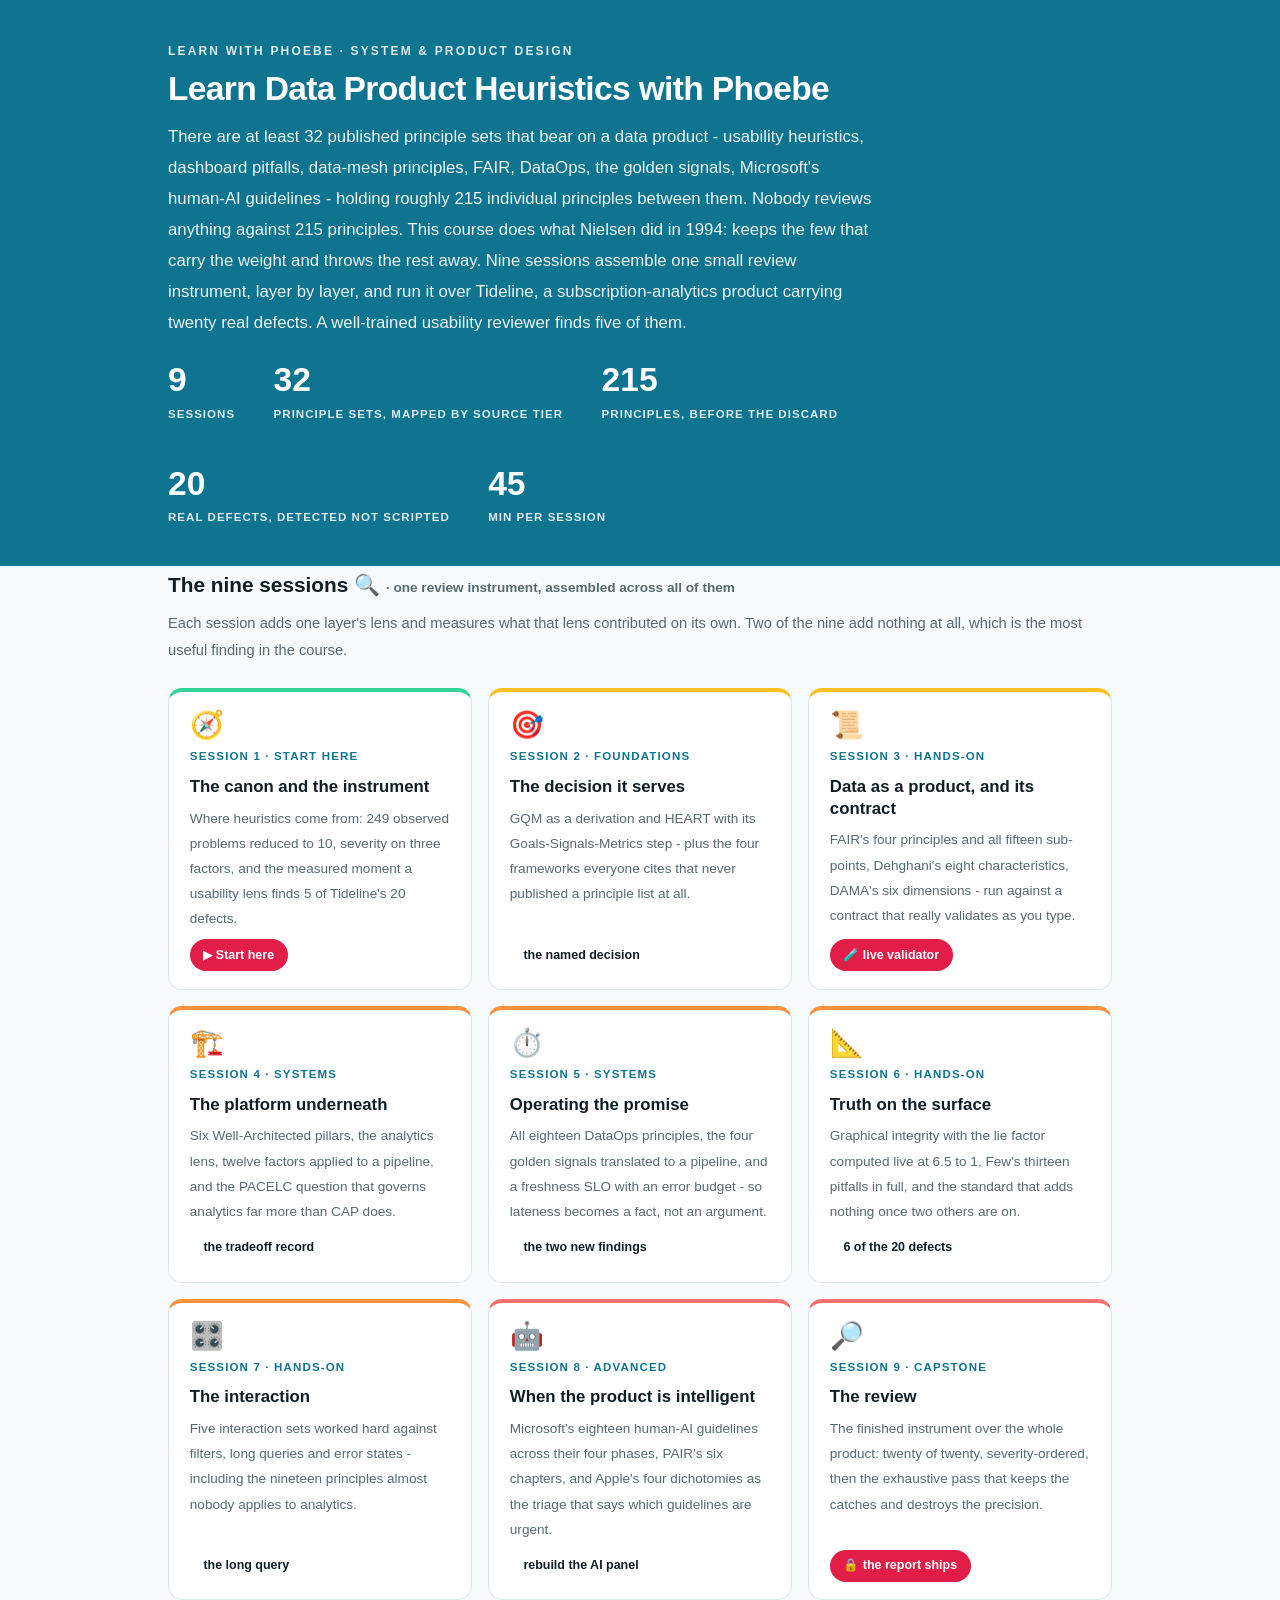
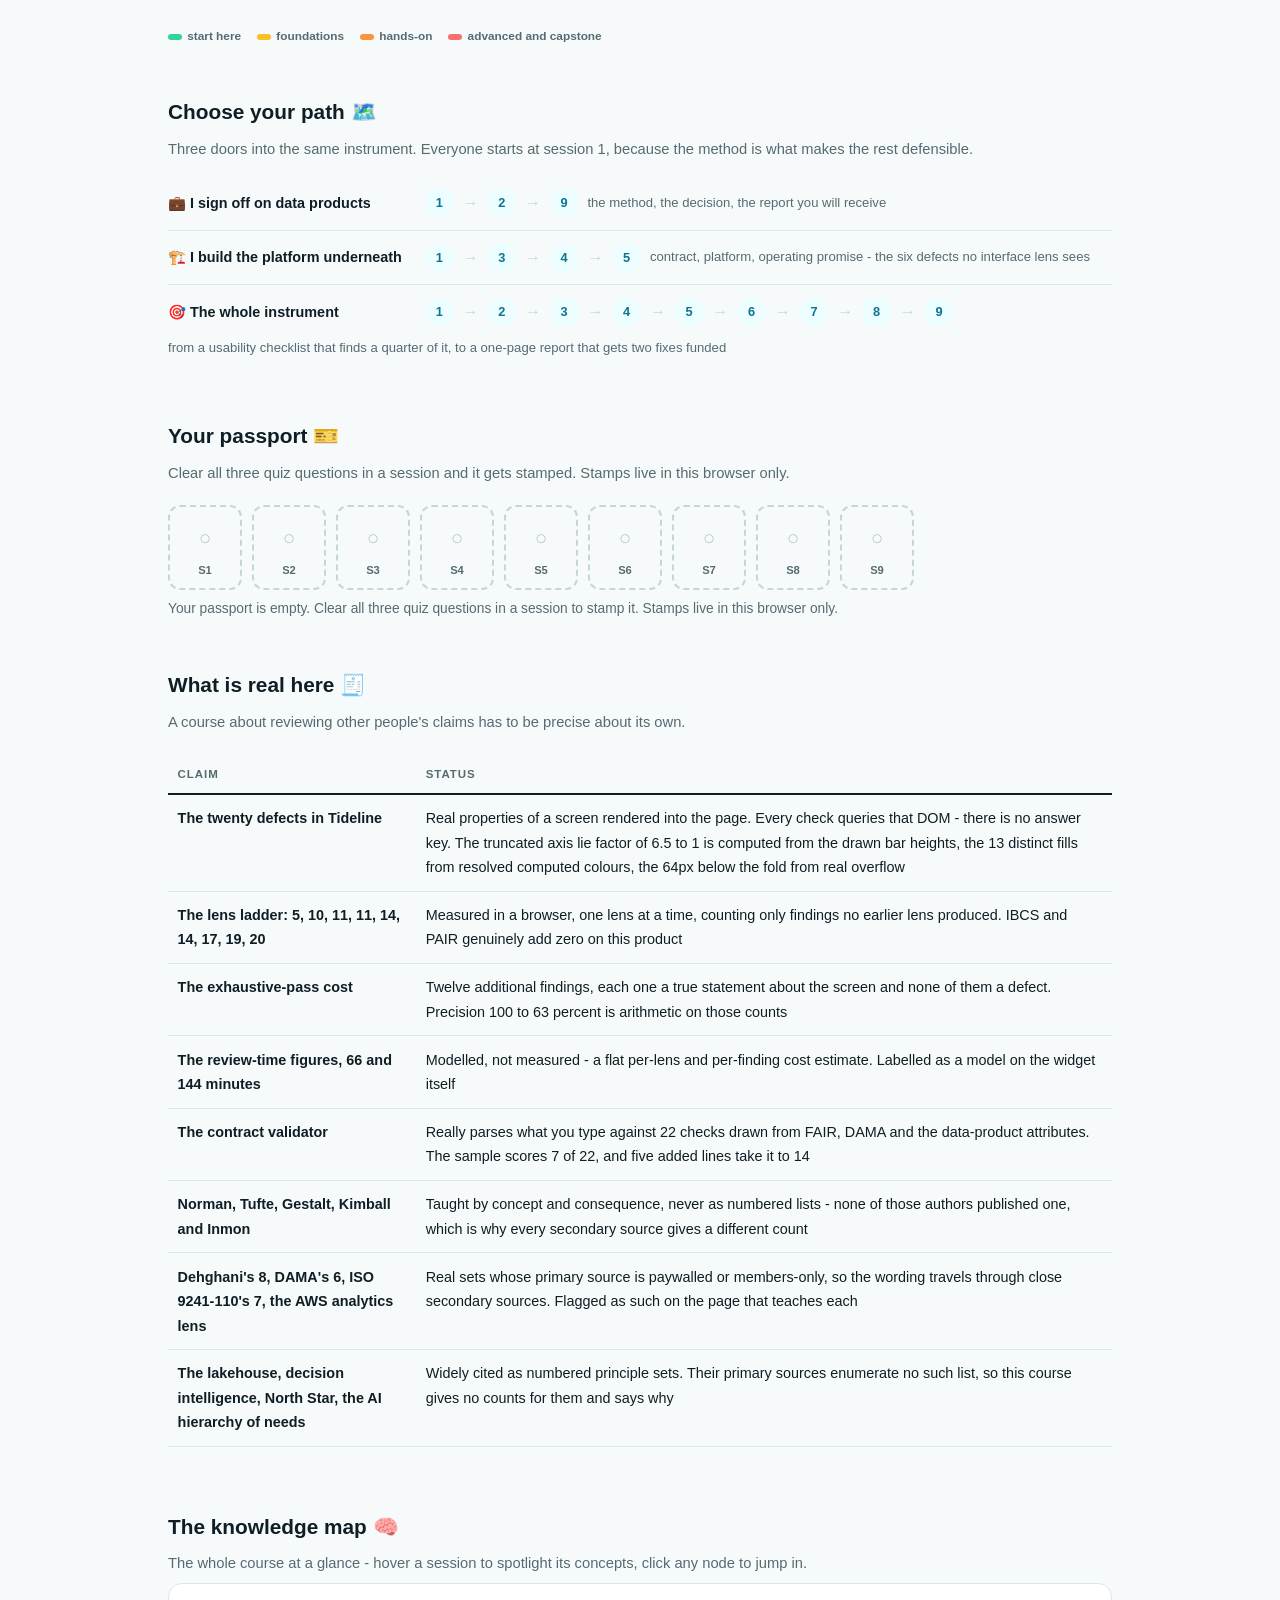
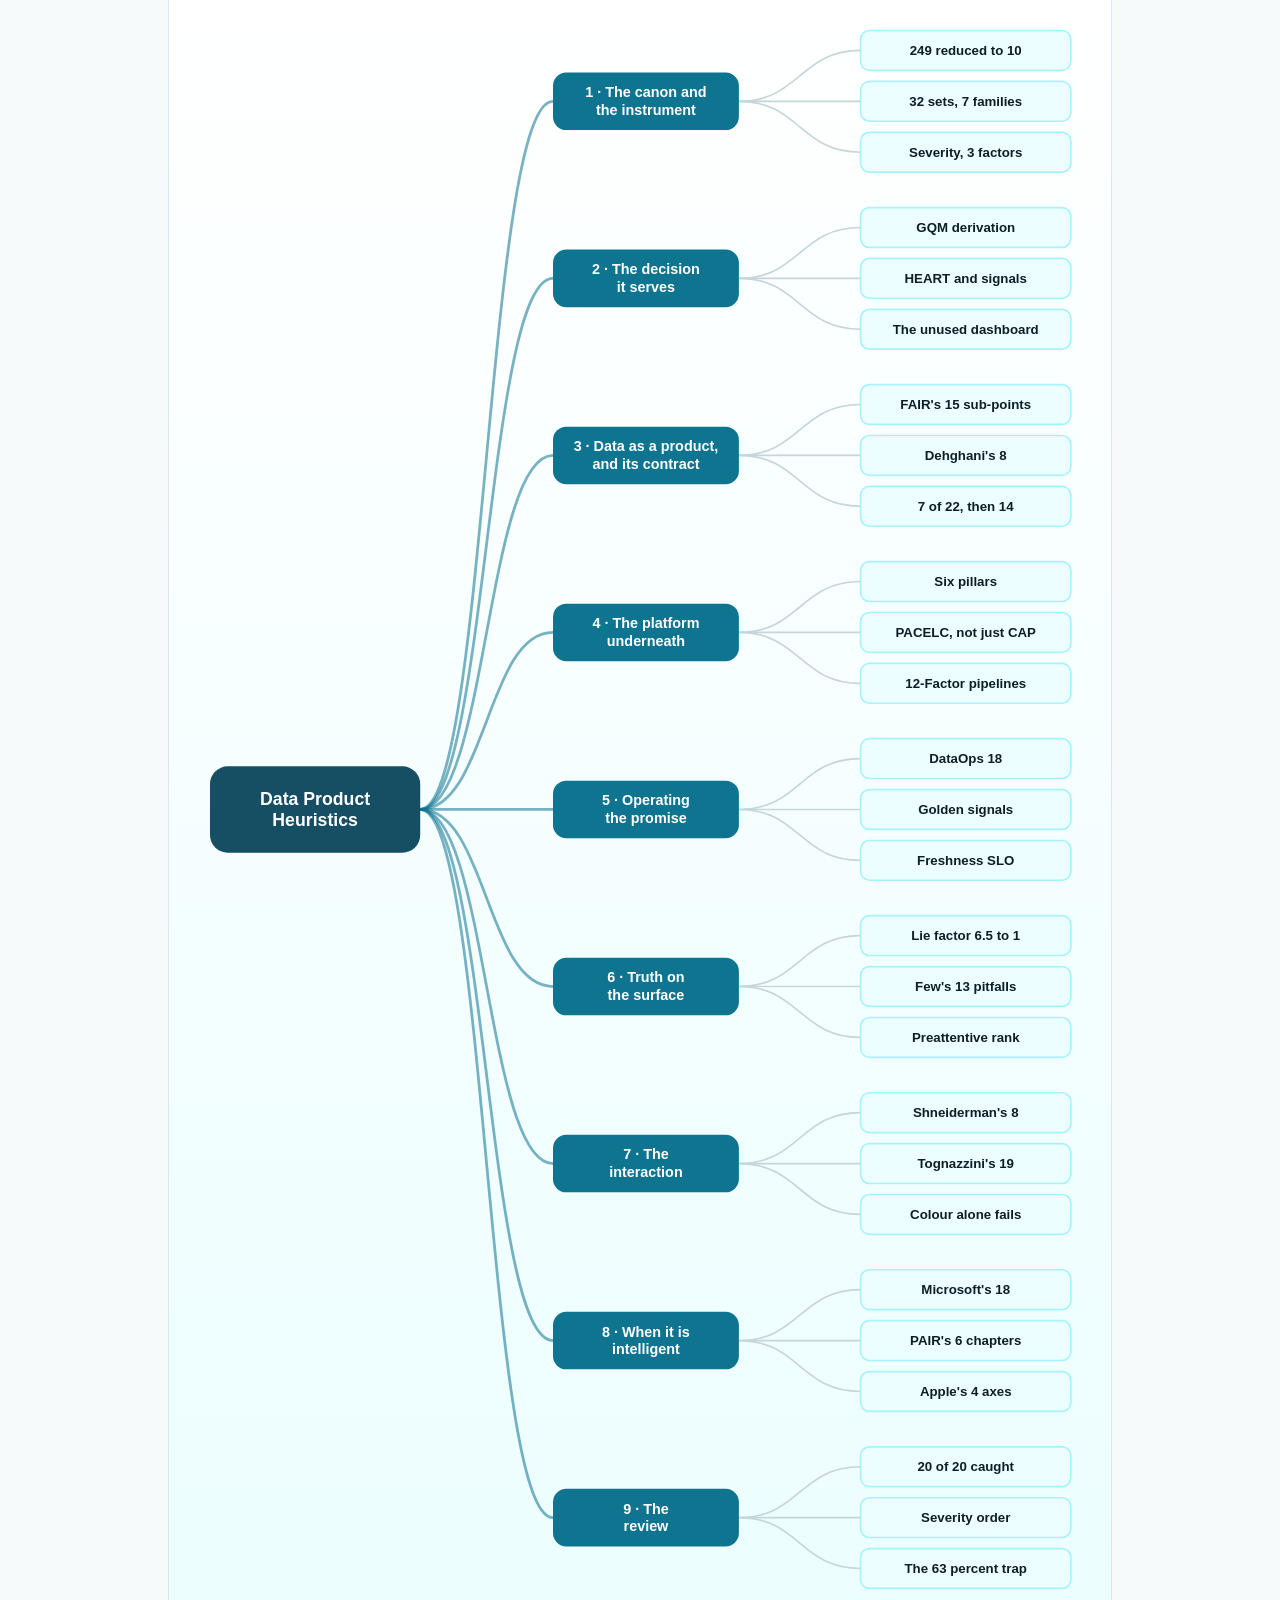
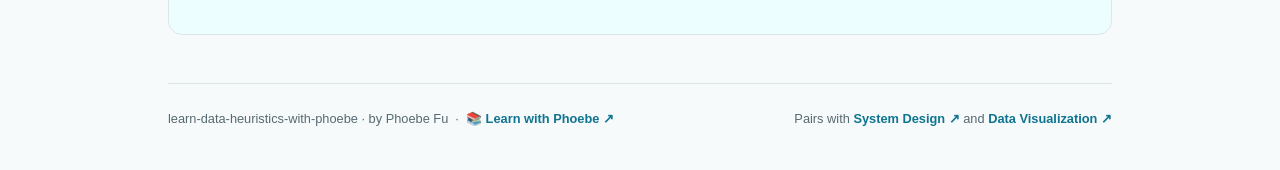
==== commit c4198b62: "Fix unreadable pills and labels: white text on the amber fill The "Real world" pill, build-along ste" ====
--- a/index.html
+++ b/index.html
@@ -17,7 +17,7 @@
 <meta name="twitter:image" content="https://phoebefu6.github.io/learn-data-heuristics-with-phoebe/assets/og-cover.png">
 <!-- social:end -->
 <title>Learn Data Product Heuristics with Phoebe</title>
-<link rel="stylesheet" href="assets/style.css?v=2">
+<link rel="stylesheet" href="assets/style.css?v=5">
 <style>
 
   .stats-row { display: flex; gap: 2.4rem; margin-top: 1.5rem; flex-wrap: wrap; }
--- a/assets/style.css
+++ b/assets/style.css
@@ -86,8 +86,9 @@
   border-bottom: 1px solid var(--hairline);
   padding: .55rem 0;
 }
-.toolbar .wrap { display: flex; align-items: center; gap: .6rem; }
-.toolbar .crumb { font-size: .8rem; color: var(--muted); font-weight: 600; margin-right: auto; }
+.toolbar .wrap { display: flex; align-items: center; gap: .5rem; flex-wrap: nowrap; }
+.toolbar .crumb { font-size: .8rem; color: var(--muted); font-weight: 600; margin-right: auto; min-width: 0; white-space: nowrap; overflow: hidden; text-overflow: ellipsis; }
+.toolbar .btn { white-space: nowrap; flex: none; padding: .38rem .8rem; font-size: .78rem; line-height: 1.2; }
 .toolbar .crumb a { color: var(--indigo); text-decoration: none; }
 .btn {
   border: 1px solid var(--hairline);
@@ -207,7 +208,7 @@
 .pill.solid { background: var(--indigo); color: #fff; }
 .pill.light { background: var(--indigo-50); color: var(--indigo); }
 .pill.inkpill { background: var(--ink); color: #fff; }
-.pill.amber, .pill.peach { background: var(--amber); color: var(--amber-ink); }
+.pill.amber, .pill.peach { background: var(--amber); color: #fff; }
 .pill.bare { color: var(--faint); }
 
 /* ---------- 4D grid ---------- */
@@ -265,7 +266,7 @@
   padding: .15rem .7rem;
 }
 .prompt-box.bad .label { background: var(--faint); color: var(--ink); }
-.prompt-box.good .label { background: var(--amber); color: var(--amber-ink); }
+.prompt-box.good .label { background: var(--amber); color: #fff; }
 .copy-btn {
   position: absolute;
   top: .7rem;
@@ -282,16 +283,20 @@
   transition: background .15s ease;
 }
 .copy-btn:hover { background: rgba(255,255,255,.22); }
-.copy-btn.copied { background: var(--amber); border-color: var(--amber); color: var(--amber-ink); }
+.copy-btn.copied { background: var(--amber); border-color: var(--amber); color: #fff; }
 
 /* ---------- demo steps ---------- */
 .steps { counter-reset: step; margin: .6rem 0 1rem; }
 .step {
-  display: flex;
-  gap: .9rem;
+  display: grid;
+  grid-template-columns: max-content minmax(0, 1fr);
+  column-gap: .9rem;
+  row-gap: .2rem;
   padding: .85rem 0;
   border-bottom: .5px solid var(--hairline);
 }
+.step > * { grid-column: 2; min-width: 0; }
+.step > .prompt-box { margin: .8rem 0 .4rem; }
 .step:last-child { border-bottom: none; }
 .step::before {
   counter-increment: step;
@@ -330,7 +335,7 @@
 .callout.example .ex-pill {
   display: inline-block;
   background: var(--amber);
-  color: var(--amber-ink);
+  color: #fff;
   border-radius: 999px;
   padding: .15rem .7rem;
   font-size: .68rem;
@@ -672,7 +677,7 @@
   font-family: inherit; transition: all .14s ease; white-space: nowrap;
 }
 .sql-btn:hover { background: rgba(255,255,255,.2); }
-.sql-btn.sql-run { background: var(--amber); color: var(--amber-ink); border-color: var(--amber); }
+.sql-btn.sql-run { background: var(--amber); color: #fff; border-color: var(--amber); }
 .sql-btn.sql-run:hover { filter: brightness(1.05); }
 .sql-label {
   display: block;
@@ -795,7 +800,10 @@
   /* 44px tap targets */
   details.card summary { min-height: 44px; }
   .qopt { min-height: 44px; display: flex; align-items: center; padding: .7rem .9rem; }
-  .toolbar .btn, .pagefoot a { min-height: 44px; display: inline-flex; align-items: center; }
+  .toolbar .btn, .pagefoot a { min-height: 44px; display: inline-flex; align-items: center; justify-content: center; }
+  .toolbar .crumb, .toolbar #zoom-toggle { display: none; }
+  .toolbar .btn { flex: 1 1 0; padding: .3rem .4rem; font-size: .72rem; }
+  table.clean { display: block; overflow-x: auto; -webkit-overflow-scrolling: touch; }
 }
 
 @media (max-width: 640px) {
@@ -923,7 +931,7 @@
   z-index: 2;
 }
 .hs-pin:hover { transform: translate(-50%, -50%) scale(1.18); }
-.hs-pin.on { background: var(--amber); color: var(--amber-ink); }
+.hs-pin.on { background: var(--amber); color: #fff; }
 .hs-pin::before {
   content: ""; position: absolute; inset: -7px; border-radius: 999px;
   border: 2px solid var(--indigo); opacity: 0;
@@ -1069,7 +1077,7 @@
   padding: 4px 11px; border-radius: 999px;
   background: rgba(255,255,255,.15);
 }
-.stakes-read .sk-delta.good { background: var(--amber); color: var(--amber-ink); }
+.stakes-read .sk-delta.good { background: var(--amber); color: #fff; }
 .stakes-read .sk-delta.bad { background: #FCA5A5; color: #7f1d1d; }
 
 /* --- 6. scorecard: halfway self-grade ------------------ */
@@ -1105,7 +1113,7 @@
   background: var(--indigo-50); color: var(--indigo-deep);
   border: 1px solid var(--indigo-soft); cursor: default;
 }
-.pp-pill.full { background: var(--amber); color: var(--amber-ink); border-color: var(--amber); }
+.pp-pill.full { background: var(--amber); color: #fff; border-color: var(--amber); }
 .pp-strip { display: flex; gap: 10px; flex-wrap: wrap; margin: 18px 0 6px; }
 .pp-stamp {
   display: flex; flex-direction: column; align-items: center; gap: 6px;
@@ -1132,7 +1140,7 @@
   display: inline-block; margin-bottom: 7px;
   font: 800 0.68rem Inter, sans-serif; letter-spacing: .07em;
   text-transform: uppercase; padding: 3px 10px; border-radius: 999px;
-  background: var(--amber); color: var(--amber-ink);
+  background: var(--amber); color: #fff;
 }
 
 /* --- mobile floor (desktop is the product) ------------- */
@@ -1180,7 +1188,7 @@
 .dh-cell { font: 700 0.66rem ui-monospace, Menlo, monospace; padding: 3px 6px; border-radius: 5px;
   background: var(--indigo-50); color: var(--indigo-deep); transition: all .1s linear; }
 .dh-cell.rest { background: var(--paper); color: var(--faint); }
-.dh-cell.now { background: var(--amber); color: var(--amber-ink); transform: scale(1.18); }
+.dh-cell.now { background: var(--amber); color: #fff; transform: scale(1.18); }
 .dh-panel { border: 1px solid var(--hairline); border-radius: var(--radius); background: #fff; overflow: hidden; }
 .dh-phead { display: flex; align-items: center; gap: 10px; flex-wrap: wrap;
   padding: 13px 16px; background: var(--indigo-50); border-bottom: 1px solid var(--hairline); }
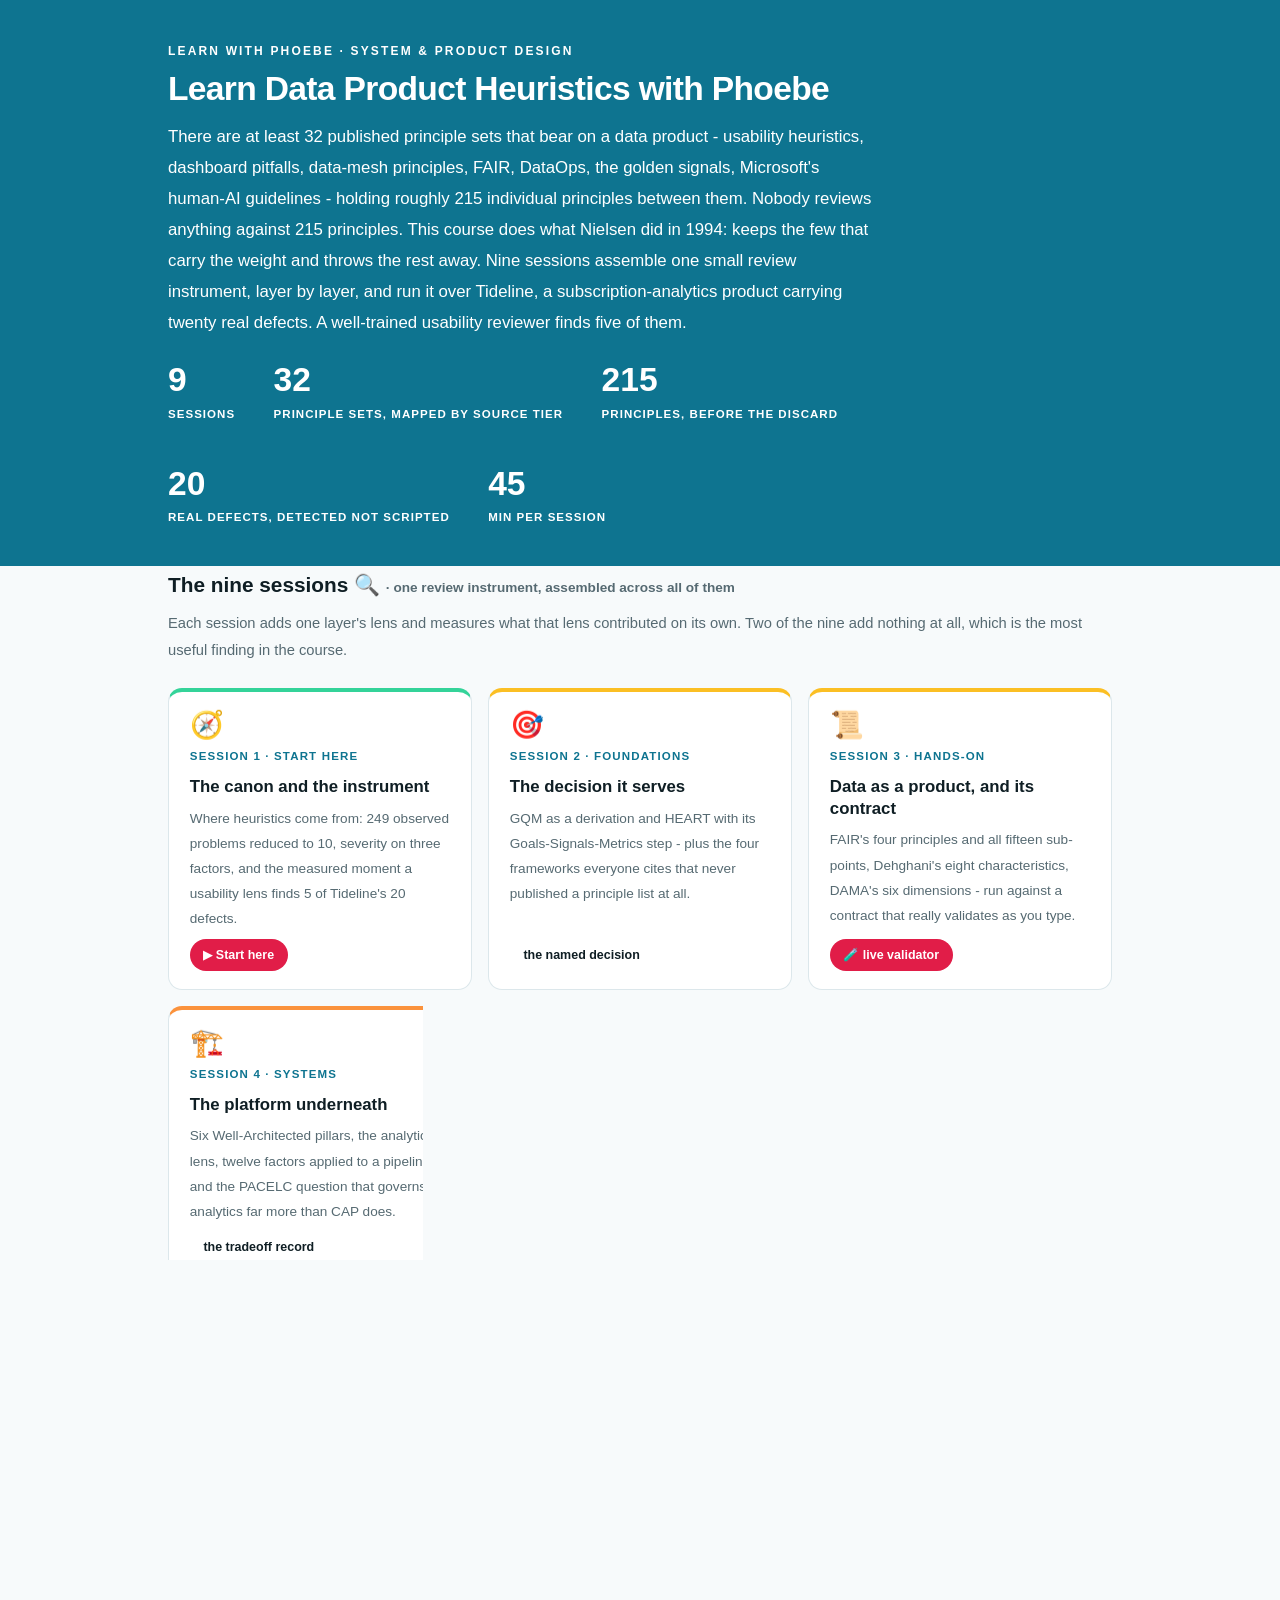
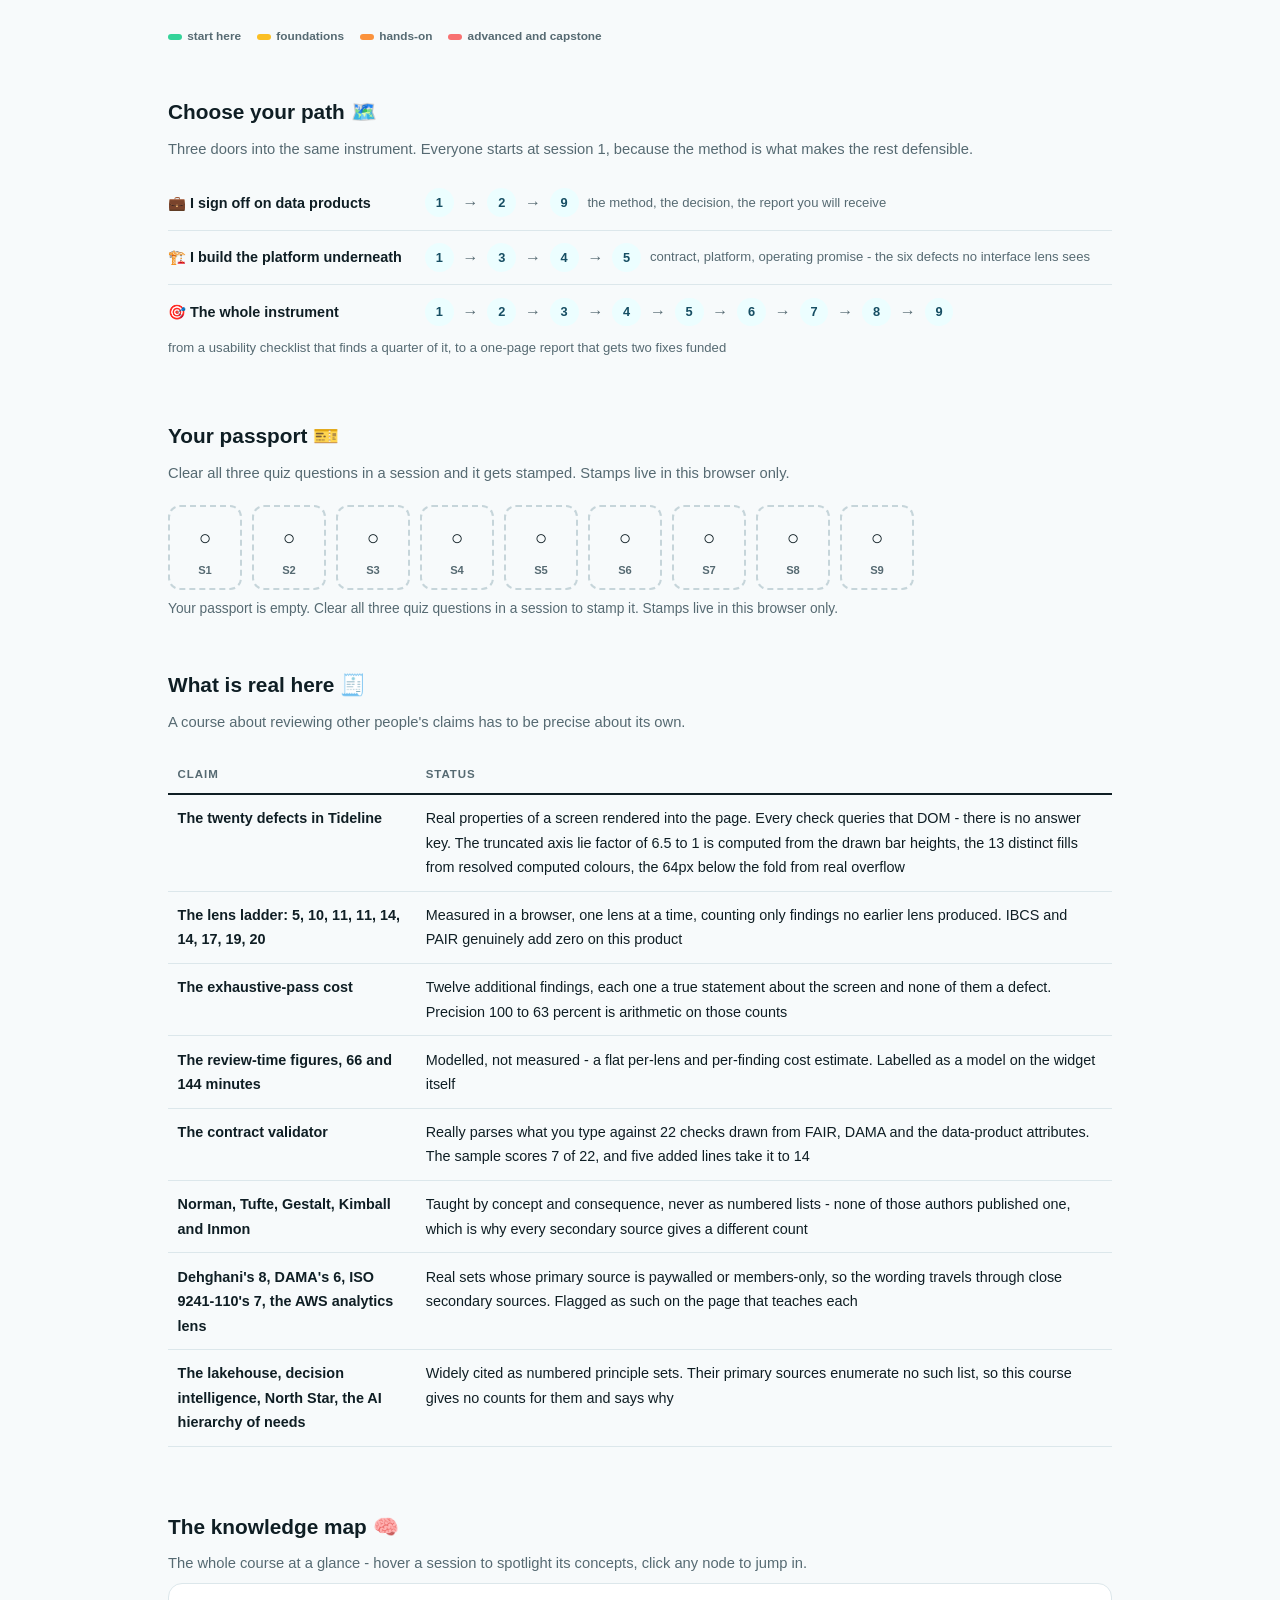
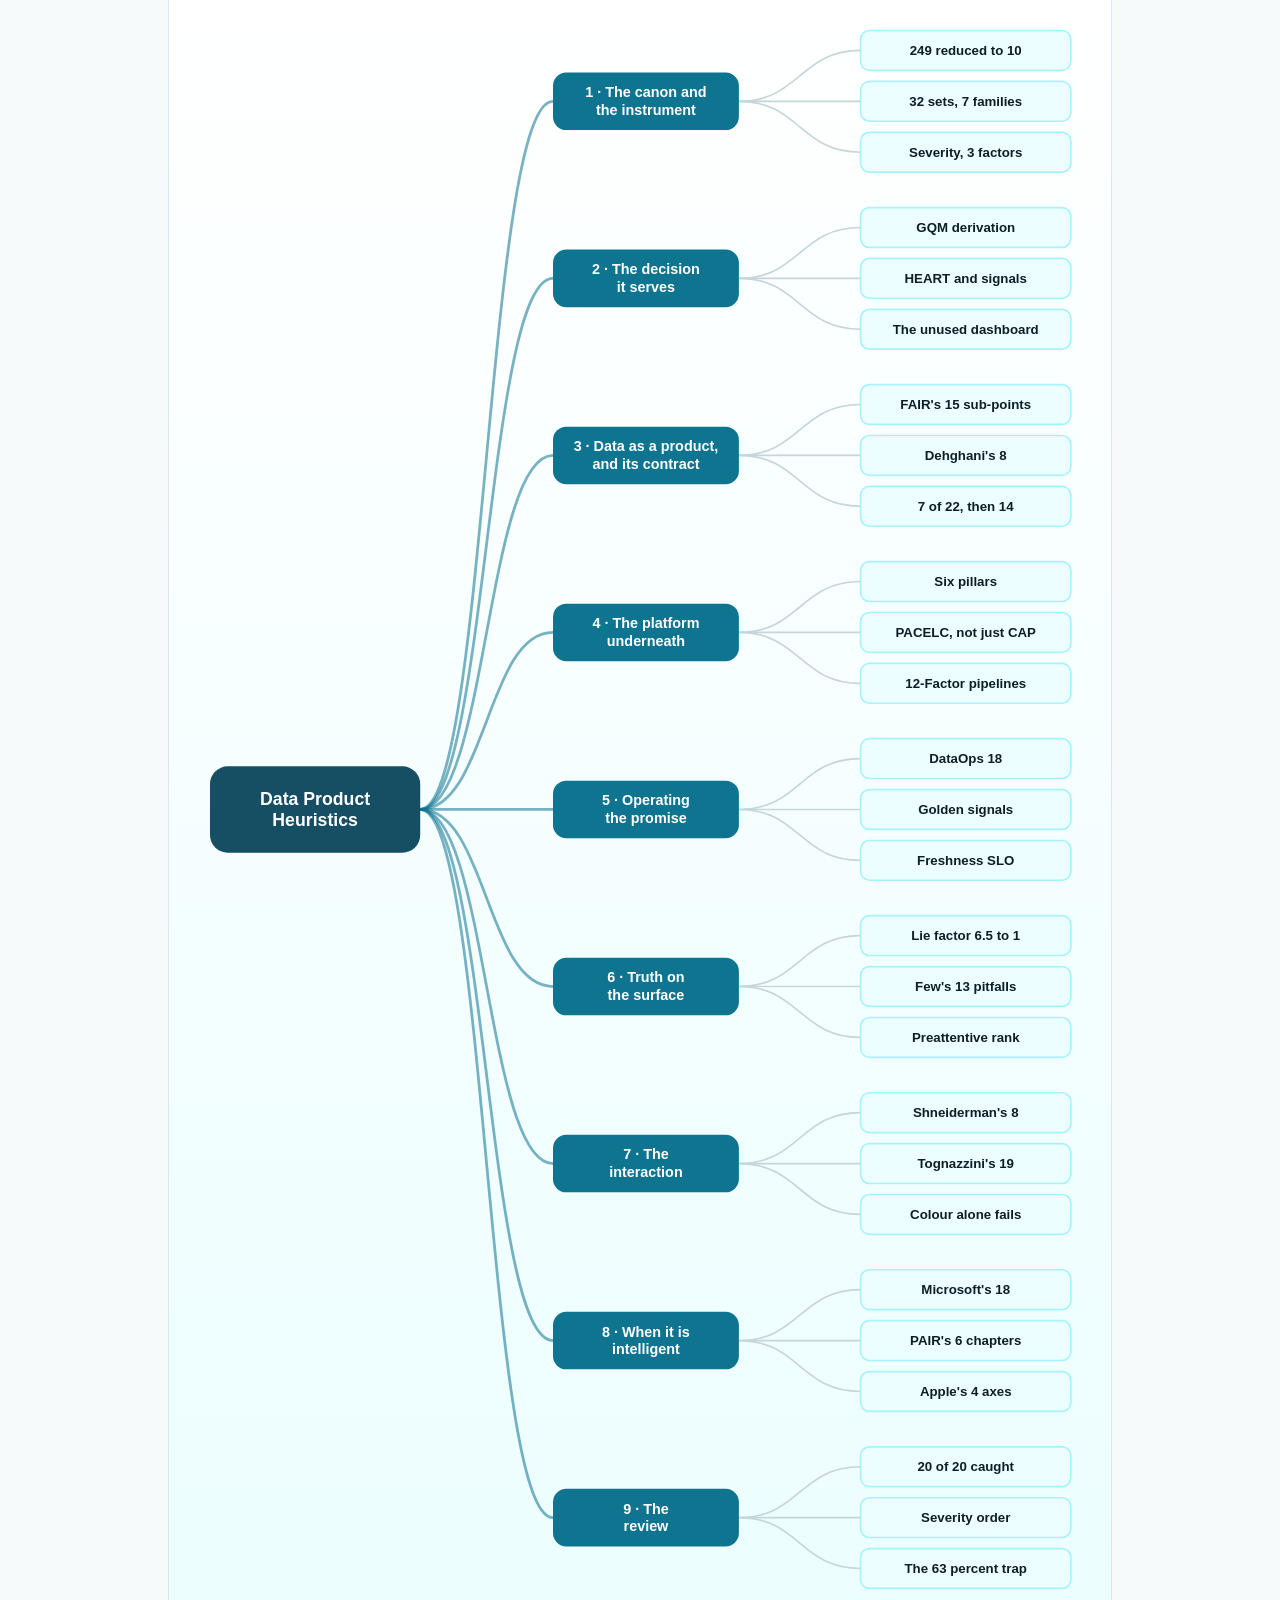
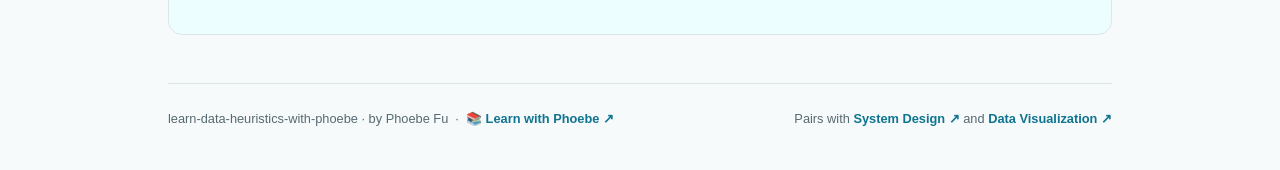
==== commit 71578ccc: "Light surfaces everywhere: lightbox, cheat panel, code boxes; contrast and phone-width fixes Every d" ====
--- a/index.html
+++ b/index.html
@@ -17,12 +17,12 @@
 <meta name="twitter:image" content="https://phoebefu6.github.io/learn-data-heuristics-with-phoebe/assets/og-cover.png">
 <!-- social:end -->
 <title>Learn Data Product Heuristics with Phoebe</title>
-<link rel="stylesheet" href="assets/style.css?v=5">
+<link rel="stylesheet" href="assets/style.css?v=23">
 <style>
 
   .stats-row { display: flex; gap: 2.4rem; margin-top: 1.5rem; flex-wrap: wrap; }
   .stat b { display: block; font-size: 2.1rem; font-weight: 800; line-height: 1.05; font-variant-numeric: tabular-nums; }
-  .stat span { font-size: .72rem; opacity: .85; text-transform: uppercase; letter-spacing: .09em; font-weight: 600; }
+  .stat span { font-size: .72rem; opacity: 1; text-transform: uppercase; letter-spacing: .09em; font-weight: 600; }
 
   .course-grid { display: grid; grid-template-columns: repeat(auto-fit, minmax(17rem, 1fr)); gap: 1rem; margin-top: 1.5rem; }
   .course-card {
@@ -55,9 +55,9 @@
   .path { display: flex; gap: .55rem; align-items: center; padding: .75rem 0; border-bottom: .5px solid var(--hairline); flex-wrap: wrap; }
   .path:last-child { border-bottom: none; }
   .path b { min-width: 15.5rem; font-size: .9rem; }
-  .path .pstep { background: var(--indigo-50); color: var(--indigo); border-radius: 999px; padding: .16rem .68rem; font-weight: 700; font-size: .8rem; text-decoration: none; transition: all .12s ease; }
+  .path .pstep { background: var(--indigo-50); color: var(--indigo-deep); border-radius: 999px; padding: .16rem .68rem; font-weight: 700; font-size: .8rem; text-decoration: none; transition: all .12s ease; }
   .path .pstep:hover { background: var(--indigo); color: #fff; }
-  .path .parr { color: var(--faint); font-weight: 700; }
+  .path .parr { color: var(--muted); font-weight: 700; }
 
   .mm-section { margin-top: 1.6rem; }
   .mm-section h2 { font-size: 1.3rem; font-weight: 800; margin-bottom: .2rem; }
@@ -434,6 +434,6 @@
 };
 </script>
 <script src="assets/mindmap.js?v=2"></script>
-<script src="assets/app.js?v=2"></script>
+<script src="assets/app.js?v=23"></script>
 </body>
 </html>
--- a/assets/style.css
+++ b/assets/style.css
@@ -3,6 +3,7 @@
    (CSS var names still read --indigo/--amber; they hold SQL-blue values.) */
 
 :root {
+  --faint-text: #4E6E79;
   --indigo: #0E7490;
   --indigo-deep: #164E63;
   --indigo-mid: #0891B2;
@@ -16,8 +17,8 @@
   --amber-ink: #6B0F26;
   --amber-50: #FFF1F2;
   --paper: #F7FAFB;
-  --code-bg: #07303C;
-  --code-ink: #DDF4FA;
+  --code-bg: #ECFEFF;
+  --code-ink: #0F1E24;
   --radius: 14px;
 }
 
@@ -47,7 +48,7 @@
   font-size: .75rem;
   letter-spacing: .18em;
   text-transform: uppercase;
-  opacity: .85;
+  opacity: 1;
   font-weight: 600;
 }
 .masthead h1 {
@@ -58,7 +59,7 @@
   letter-spacing: -.02em;
 }
 .masthead h1 .accent { color: inherit; }
-.masthead .sub { font-size: 1.05rem; opacity: .92; max-width: 44rem; }
+.masthead .sub { font-size: 1.05rem; opacity: 1; max-width: 44rem; }
 
 .chip-row { display: flex; flex-wrap: wrap; gap: .5rem; margin-top: 1.1rem; }
 .chip {
@@ -72,7 +73,7 @@
   white-space: nowrap;
 }
 .chip.level { background: #fff; color: var(--indigo); }
-.chip.audience { background: rgba(255,255,255,.16); color: #fff; border: 1px solid rgba(255,255,255,.35); }
+.chip.audience { background: rgba(255,255,255,.08); color: #fff; border: 1px solid rgba(255,255,255,.35); }
 .chip.time { background: var(--ink); color: #fff; font-variant-numeric: tabular-nums; }
 
 
@@ -209,7 +210,7 @@
 .pill.light { background: var(--indigo-50); color: var(--indigo); }
 .pill.inkpill { background: var(--ink); color: #fff; }
 .pill.amber, .pill.peach { background: var(--amber); color: #fff; }
-.pill.bare { color: var(--faint); }
+.pill.bare { color: var(--muted); }
 
 /* ---------- 4D grid ---------- */
 .grid-2 { display: grid; grid-template-columns: repeat(auto-fit, minmax(15rem, 1fr)); gap: .8rem; margin: .5rem 0 1rem; }
@@ -238,10 +239,11 @@
 table.clean td:first-child { font-weight: 600; }
 
 /* ---------- prompt boxes ---------- */
-.prompt-box {
+.prompt-box{
   position: relative;
-  background: var(--code-bg);
-  color: var(--code-ink);
+  background: #ECFEFF;
+  border: 1px solid #DCE7EB;
+  color: #0F1E24;
   border-radius: var(--radius);
   padding: 1.1rem 1.2rem;
   margin: 1rem 0 1.2rem;
@@ -251,12 +253,12 @@
   white-space: pre-wrap;
   word-break: break-word;
 }
-.prompt-box .label {
+.prompt-box .label{
   position: absolute;
   top: -0.7rem;
   left: 1rem;
-  background: var(--indigo);
-  color: #fff;
+  background: #0E7490;
+  color: #FFFFFF;
   font-family: "Inter", -apple-system, sans-serif;
   font-size: .68rem;
   font-weight: 700;
@@ -267,13 +269,13 @@
 }
 .prompt-box.bad .label { background: var(--faint); color: var(--ink); }
 .prompt-box.good .label { background: var(--amber); color: #fff; }
-.copy-btn {
+.copy-btn{
   position: absolute;
   top: .7rem;
   right: .7rem;
-  background: rgba(255,255,255,.1);
-  border: 1px solid rgba(255,255,255,.25);
-  color: #fff;
+  background: #FFFFFF;
+  border: 1px solid #DCE7EB;
+  color: #0F1E24;
   border-radius: 999px;
   padding: .25rem .8rem;
   font-size: .72rem;
@@ -282,7 +284,7 @@
   font-family: "Inter", -apple-system, sans-serif;
   transition: background .15s ease;
 }
-.copy-btn:hover { background: rgba(255,255,255,.22); }
+.copy-btn:hover { background: #DCE7EB; }
 .copy-btn.copied { background: var(--amber); border-color: var(--amber); color: #fff; }
 
 /* ---------- demo steps ---------- */
@@ -372,11 +374,11 @@
   gap: .4rem;
 }
 
-.lightbox {
+.lightbox{
   position: fixed;
   inset: 0;
   z-index: 100;
-  background: rgba(17,24,39,.9);
+  background: rgba(247,250,251,.97);
   display: none;
   align-items: center;
   justify-content: center;
@@ -384,8 +386,10 @@
   cursor: zoom-out;
 }
 .lightbox.open { display: flex; }
-.lightbox .inner {
+.lightbox .inner{
   background: #fff;
+  border: 1px solid #DCE7EB;
+  box-shadow: 0 10px 40px rgba(15,30,36,.14);
   border-radius: var(--radius);
   padding: 2rem;
   max-width: 94vw;
@@ -393,13 +397,12 @@
   overflow: auto;
 }
 .lightbox .inner svg, .lightbox .inner img { width: min(88vw, 70rem); height: auto; }
-.lightbox .close-hint {
+.lightbox .close-hint{
   position: fixed;
   top: 1rem; right: 1.4rem;
-  color: #fff;
+  color: #0F1E24;
   font-size: .8rem;
   font-weight: 600;
-  opacity: .8;
 }
 
 /* ---------- courses covered ---------- */
@@ -418,19 +421,20 @@
 .covered-row .note { margin-left: auto; color: var(--muted); font-size: .78rem; text-align: right; }
 
 /* ---------- cheat sheet footer ---------- */
-.cheat {
-  background: var(--ink);
-  color: #fff;
+.cheat{
+  background: #ECFEFF;
+  border: 1px solid #DCE7EB;
+  color: #0F1E24;
   border-radius: var(--radius);
   padding: 1.6rem 1.6rem 1.3rem;
   margin-top: 3rem;
 }
 .cheat h3 { font-size: 1.1rem; margin-bottom: 1rem; }
-.cheat h3 span { color: var(--indigo-soft); }
+.cheat h3 span { color: #0E7490; }
 .cheat .grid-2 { gap: 1rem; }
 .cheat .cheat-item { border-left: 3px solid var(--indigo-mid); padding-left: .8rem; }
-.cheat .cheat-item b { display: block; font-size: .85rem; color: var(--indigo-soft); }
-.cheat .cheat-item span { font-size: .82rem; opacity: .85; }
+.cheat .cheat-item b { display: block; font-size: .85rem; color: #164E63; }
+.cheat .cheat-item span { font-size: .82rem; color: #566A72; }
 
 footer.pagefoot {
   border-top: 1px solid var(--hairline);
@@ -525,7 +529,7 @@
   margin-top: 1.1rem;
   flex-wrap: wrap;
 }
-.journey .jlabel { font-size: .7rem; font-weight: 700; text-transform: uppercase; letter-spacing: .09em; opacity: .8; margin-right: .3rem; }
+.journey .jlabel { font-size: .7rem; font-weight: 700; text-transform: uppercase; letter-spacing: .09em; opacity: 1; margin-right: .3rem; }
 .journey a {
   width: 1.7rem; height: 1.7rem;
   border-radius: 999px;
@@ -1123,7 +1127,7 @@
   transition: all .18s ease;
 }
 .pp-stamp:hover { border-color: var(--indigo-soft); }
-.pp-stamp i { font-size: 1.3rem; font-style: normal; opacity: .35; }
+.pp-stamp i { font-size: 1.3rem; font-style: normal; opacity: 1; }
 .pp-stamp b { font: 800 0.7rem Inter, sans-serif; }
 .pp-stamp.got {
   border-style: solid; border-color: var(--indigo);
@@ -1187,7 +1191,7 @@
 .dh-track { display: flex; flex-wrap: wrap; gap: 3px; }
 .dh-cell { font: 700 0.66rem ui-monospace, Menlo, monospace; padding: 3px 6px; border-radius: 5px;
   background: var(--indigo-50); color: var(--indigo-deep); transition: all .1s linear; }
-.dh-cell.rest { background: var(--paper); color: var(--faint); }
+.dh-cell.rest { background: var(--paper); color: var(--faint-text); }
 .dh-cell.now { background: var(--amber); color: #fff; transform: scale(1.18); }
 .dh-panel { border: 1px solid var(--hairline); border-radius: var(--radius); background: #fff; overflow: hidden; }
 .dh-phead { display: flex; align-items: center; gap: 10px; flex-wrap: wrap;
@@ -1356,7 +1360,8 @@
 
 /* contract validator */
 .ct-wrap { display: grid; grid-template-columns: 1fr 1fr; gap: .9rem; }
-.ct-wrap textarea { width: 100%; min-height: 15rem; font-family: ui-monospace, SFMono-Regular, "SF Mono", Menlo, Consolas, monospace; font-size: .8rem; line-height: 1.6; border: 1px solid var(--hairline); border-radius: 10px; padding: .6rem .7rem; background: var(--code-bg); color: var(--code-ink); resize: vertical; }
+.ct-wrap textarea{ width: 100%; min-height: 15rem; font-family: ui-monospace, SFMono-Regular, "SF Mono", Menlo, Consolas, monospace; font-size: .8rem; line-height: 1.6; border: 1px solid var(--hairline); border-radius: 10px; padding: .6rem .7rem; background: #ECFEFF;
+  border: 1px solid #DCE7EB; color: #0F1E24; resize: vertical; }
 .ct-out { border: 1px solid var(--hairline); border-radius: 10px; padding: .6rem .7rem; background: var(--paper); font-size: .82rem; max-height: 22rem; overflow-y: auto; }
 .ct-group { margin-bottom: .7rem; }
 .ct-group b { display: block; font-size: .7rem; text-transform: uppercase; letter-spacing: .04em; color: var(--muted); margin-bottom: .25rem; }
@@ -1379,3 +1384,28 @@
   .sv-grid { grid-template-columns: 1fr 3.6rem 3.6rem 3.6rem 3rem; font-size: .76rem; }
   .hb-lenses { grid-template-columns: 1fr; }
 }
+
+/* layout-patch-3: phone-width overflow (2026-10-10) */
+.sql-bar { flex-wrap: wrap; }
+@media (max-width: 480px) {
+  .covered-row { flex-wrap: wrap; }
+  .covered-row .note { margin-left: 0; text-align: left; flex-basis: 100%; }
+  details.card summary { flex-wrap: wrap; }
+  details.card summary .mini { white-space: normal; }
+  .wk, .sqlbox, .prompt-box, pre { max-width: 100%; overflow-x: auto; }
+  .mono, code, strong, .note { overflow-wrap: anywhere; }
+  select, input[type=range], label { max-width: 100%; }
+  canvas, svg, img { max-width: 100%; height: auto; }
+  .tree-kids, .tree-node-wrap, .tree-node, .rb-night, .al-row, .gd-field, .tl-row, .sl-row { max-width: 100%; overflow-x: auto; }
+  .tl-cols, .sl-cols, .bb-cols, .ev-cols, [class$="-cols"] { grid-template-columns: 1fr !important; display: grid; }
+  .tl-cols > *, .sl-cols > *, [class$="-cols"] > * { min-width: 0; max-width: 100%; }
+  .mono { white-space: normal; }
+  .er-w, .bb-lab, .tl-lev, .sl-lev { max-width: 100%; white-space: normal; }
+}
+/* contrast-patch-2b */
+.cheat a { color: var(--indigo-deep, var(--ink)); }
+.chip.audience { background: transparent; border-color: rgba(255,255,255,.55); }
+.masthead a, .masthead .sub a { color: #fff; text-decoration: underline; text-underline-offset: 2px; }
+.prompt-box b, .prompt-box strong { color: var(--indigo-deep, var(--ink)); }
+.prompt-box span, .prompt-box em, .prompt-box i { color: inherit; }
+.pp-stamp i { color: var(--ink); }
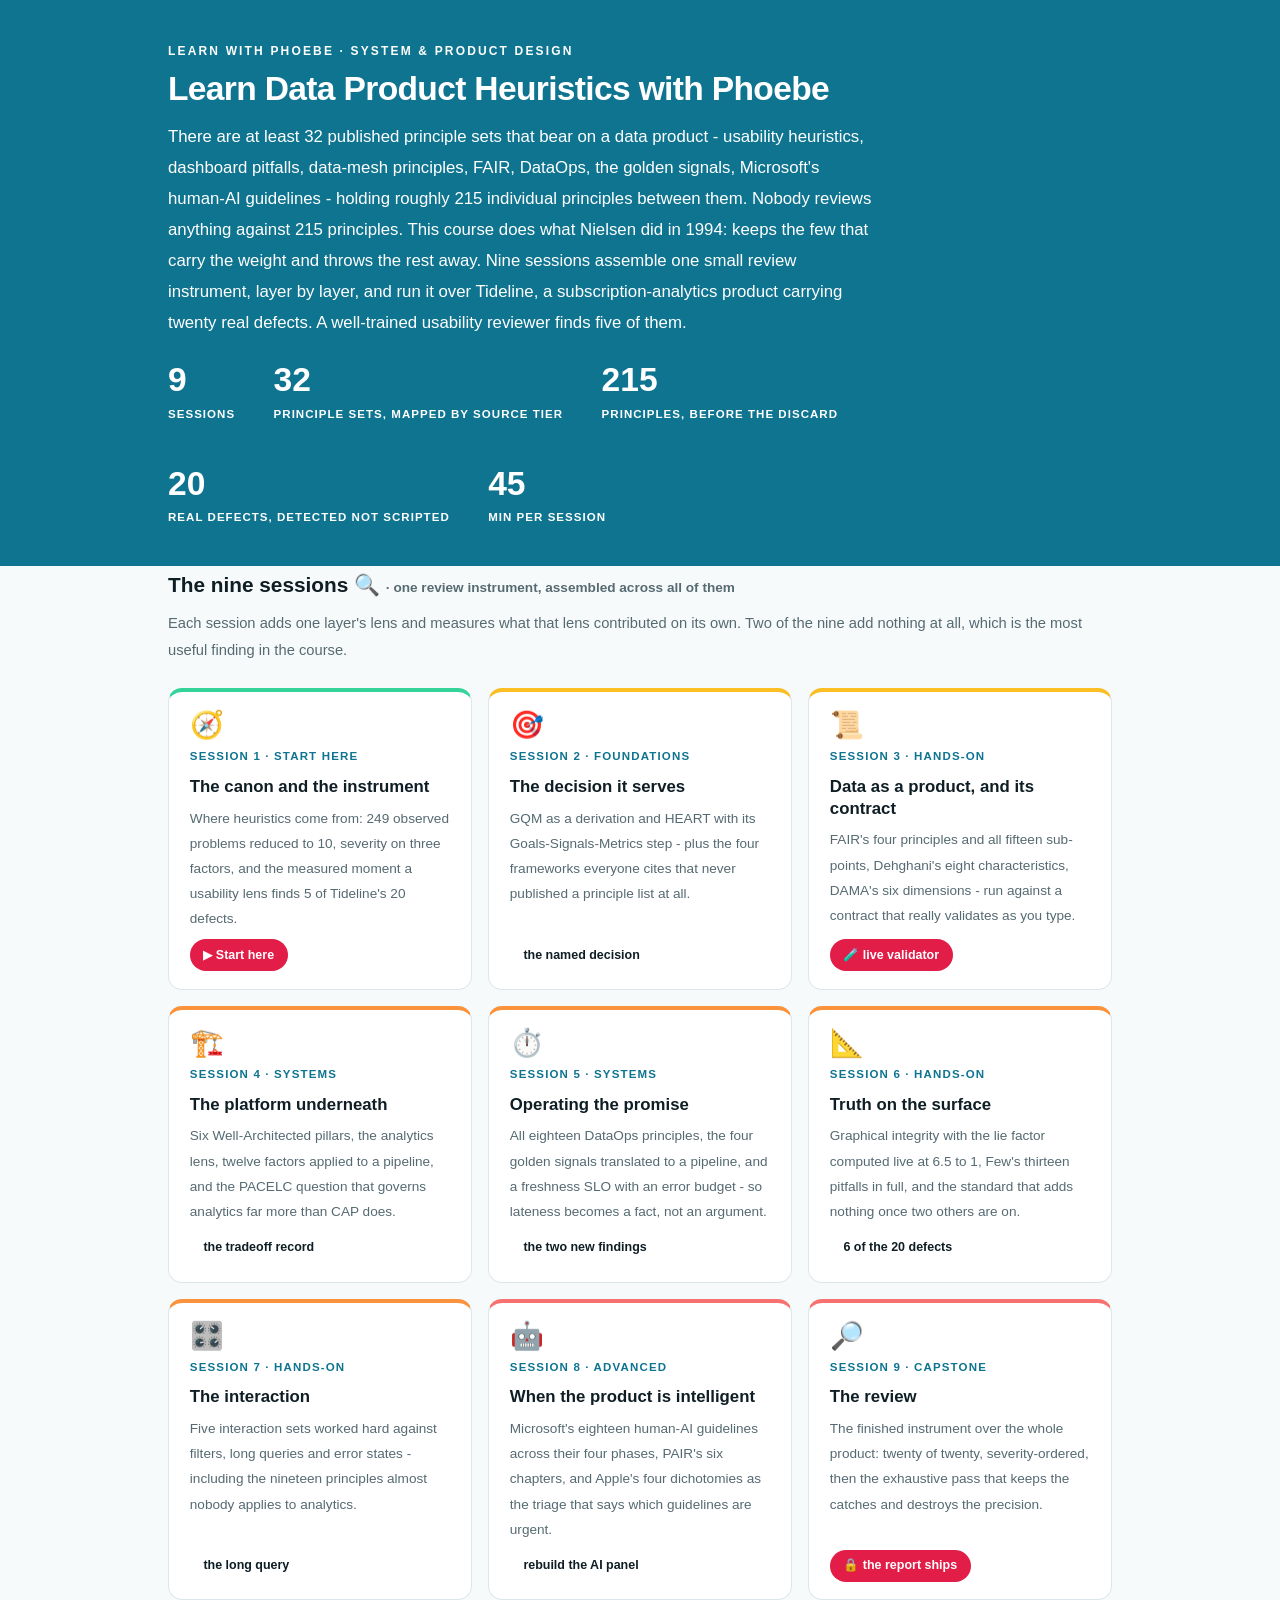
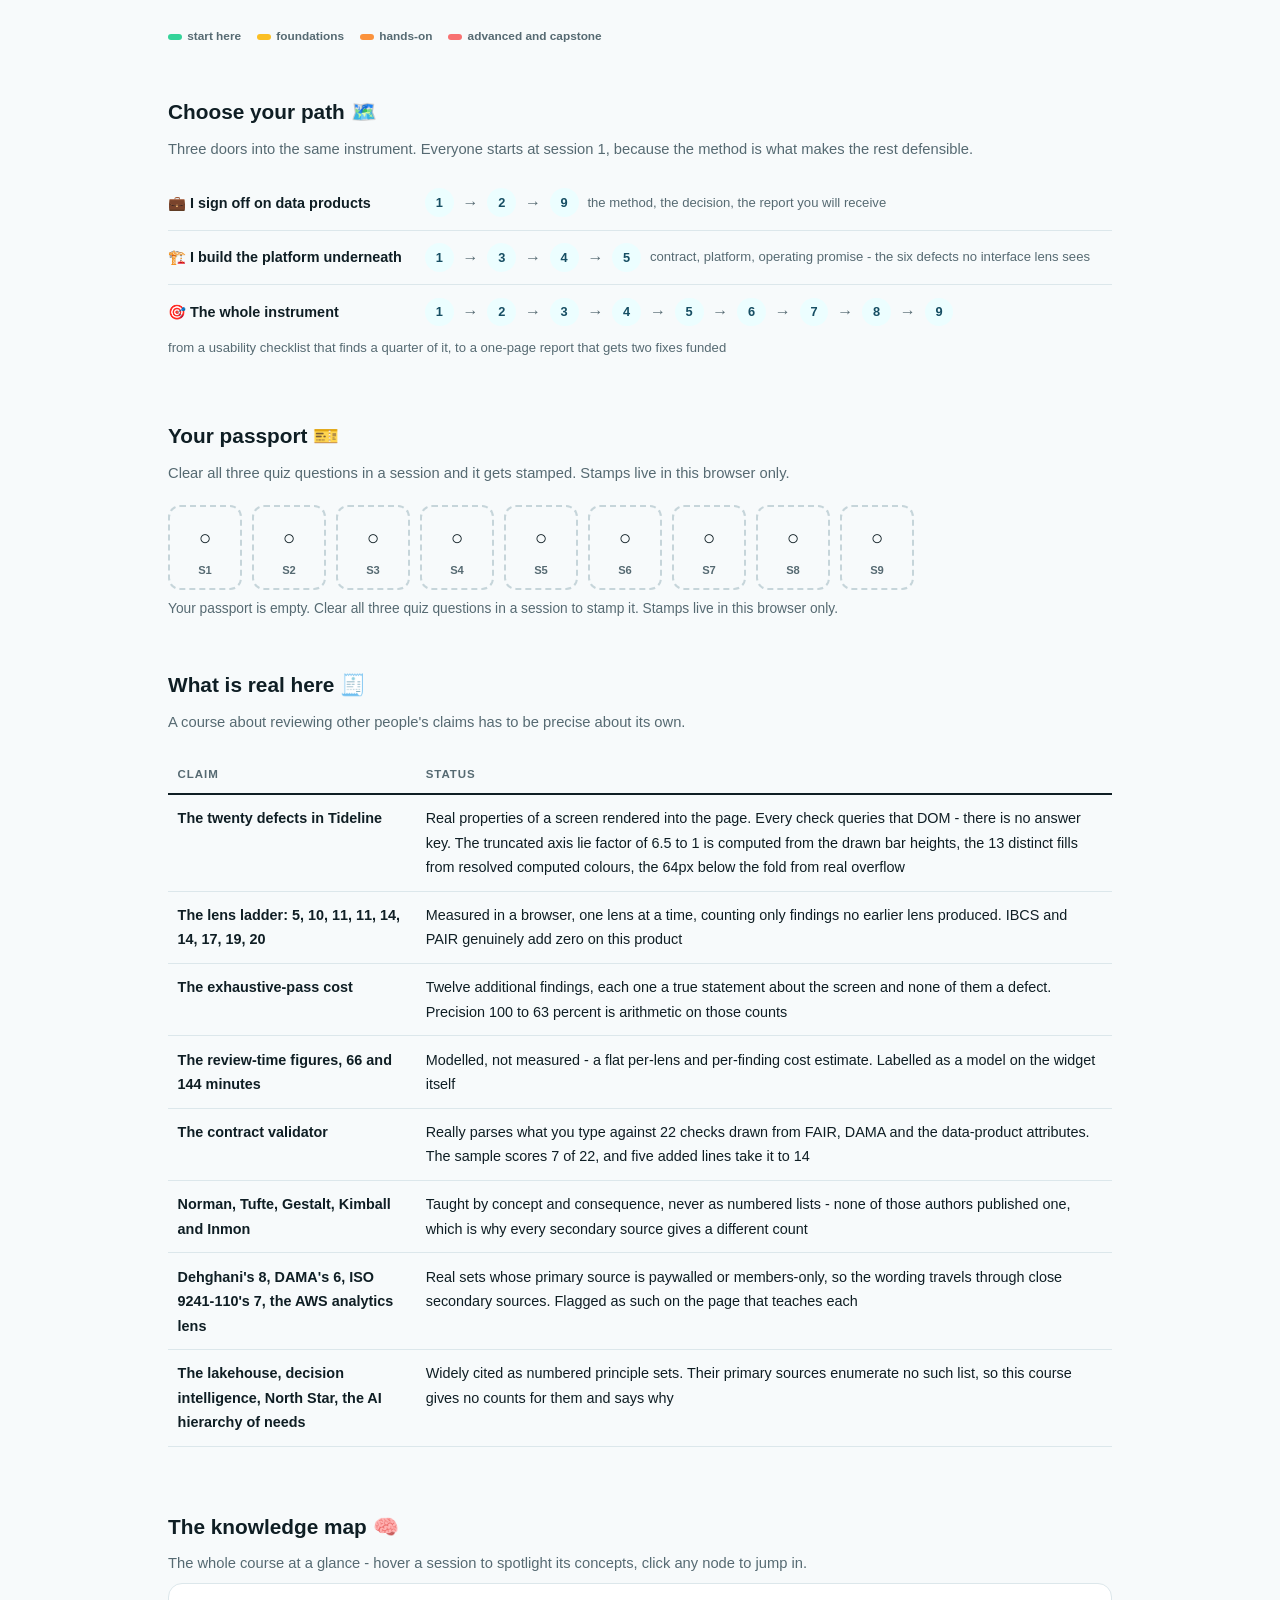
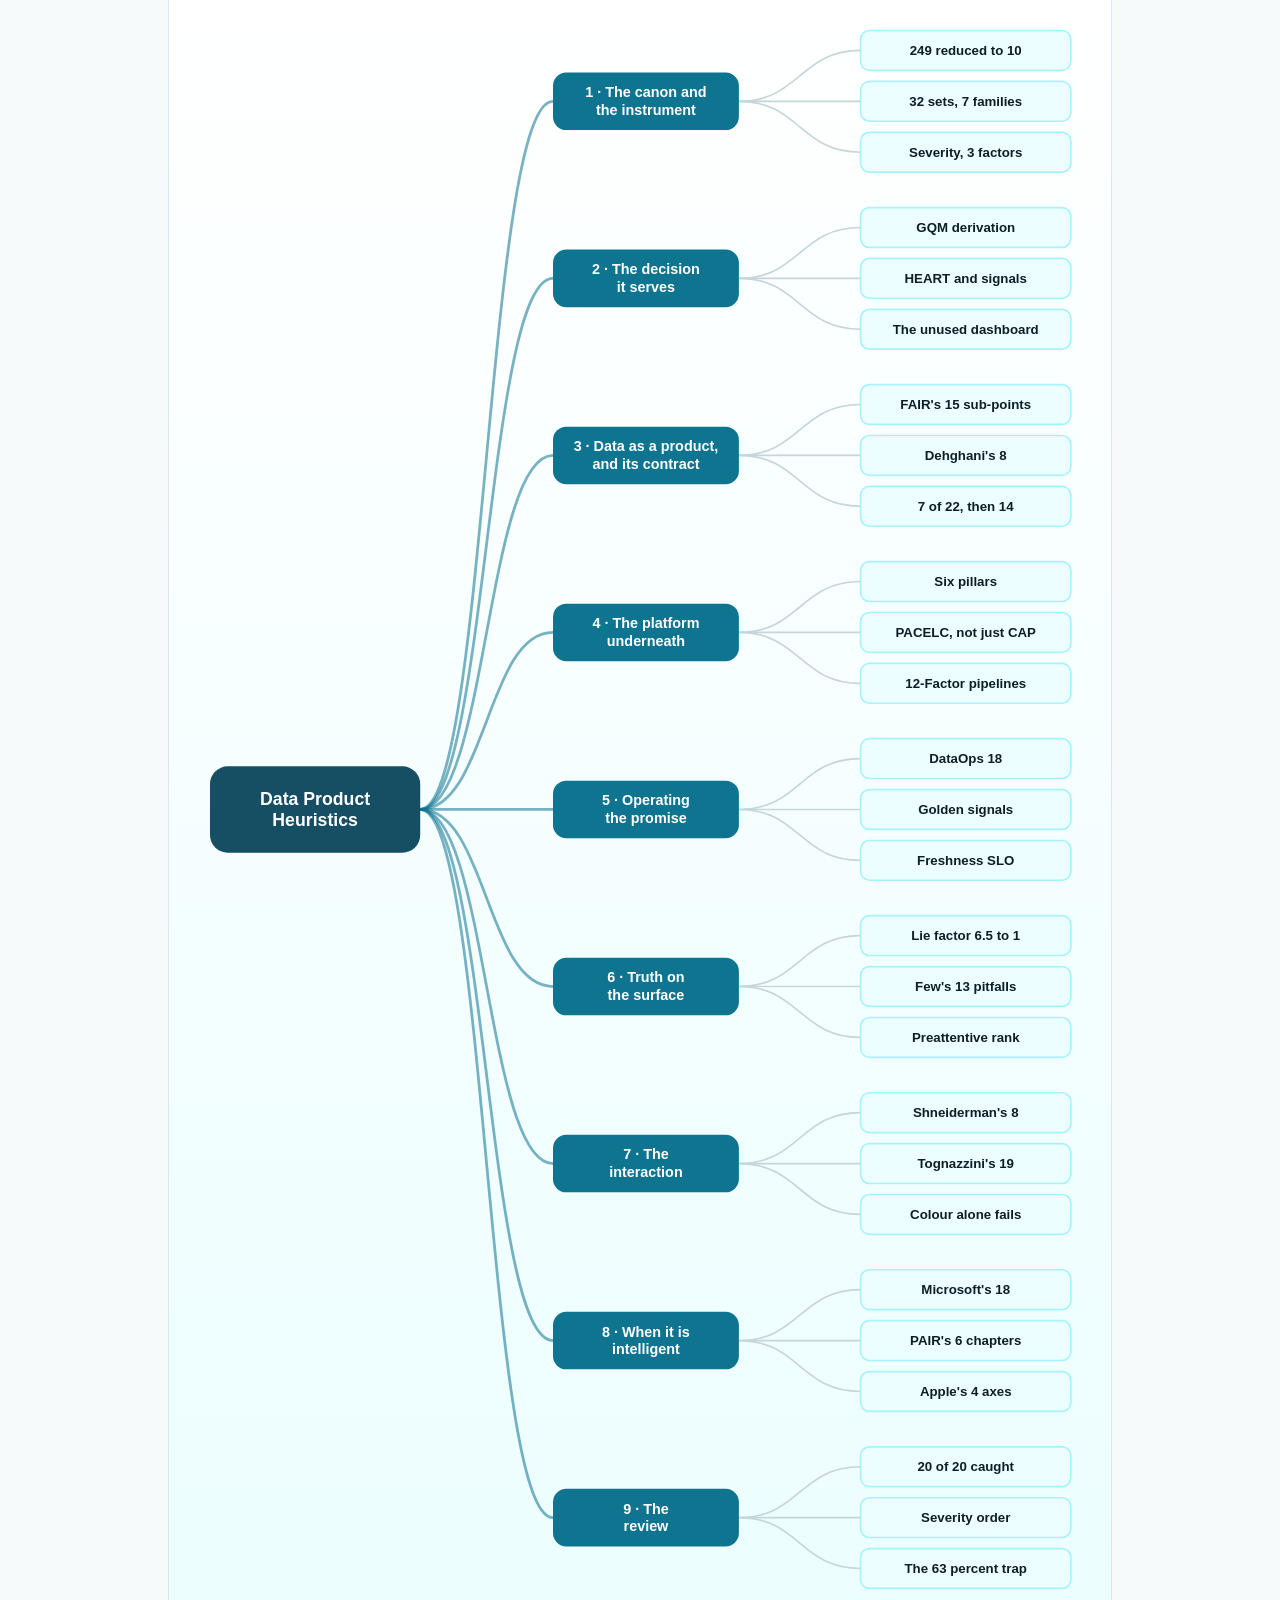
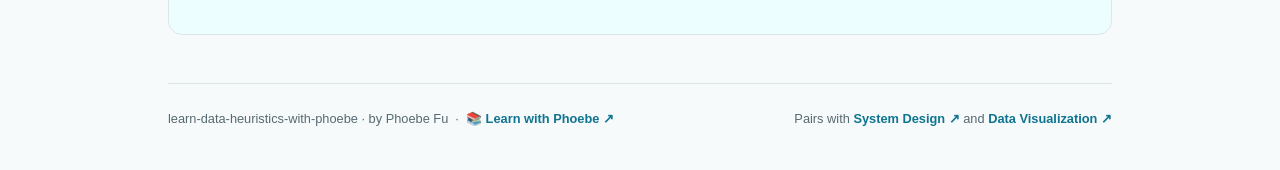
==== commit aeca21de: "Prompt-box label inside the box: overflow no longer cuts it in half The label hung 0.7rem above the " ====
--- a/index.html
+++ b/index.html
@@ -17,7 +17,7 @@
 <meta name="twitter:image" content="https://phoebefu6.github.io/learn-data-heuristics-with-phoebe/assets/og-cover.png">
 <!-- social:end -->
 <title>Learn Data Product Heuristics with Phoebe</title>
-<link rel="stylesheet" href="assets/style.css?v=23">
+<link rel="stylesheet" href="assets/style.css?v=25">
 <style>
 
   .stats-row { display: flex; gap: 2.4rem; margin-top: 1.5rem; flex-wrap: wrap; }
--- a/assets/style.css
+++ b/assets/style.css
@@ -1409,3 +1409,8 @@
 .prompt-box b, .prompt-box strong { color: var(--indigo-deep, var(--ink)); }
 .prompt-box span, .prompt-box em, .prompt-box i { color: inherit; }
 .pp-stamp i { color: var(--ink); }
+
+/* Prompt-box label sits inside the box (2026-10-12). Hanging it 0.7rem above the edge let any
+   overflow:auto parent cut it in half; in normal flow nothing can clip it. The right margin
+   keeps it clear of the Copy button; long labels wrap instead of running under it. */
+.prompt-box > .label{ position: static; display: table; margin: 0 5.2rem .55rem 0; white-space: normal; line-height: 1.45; }
